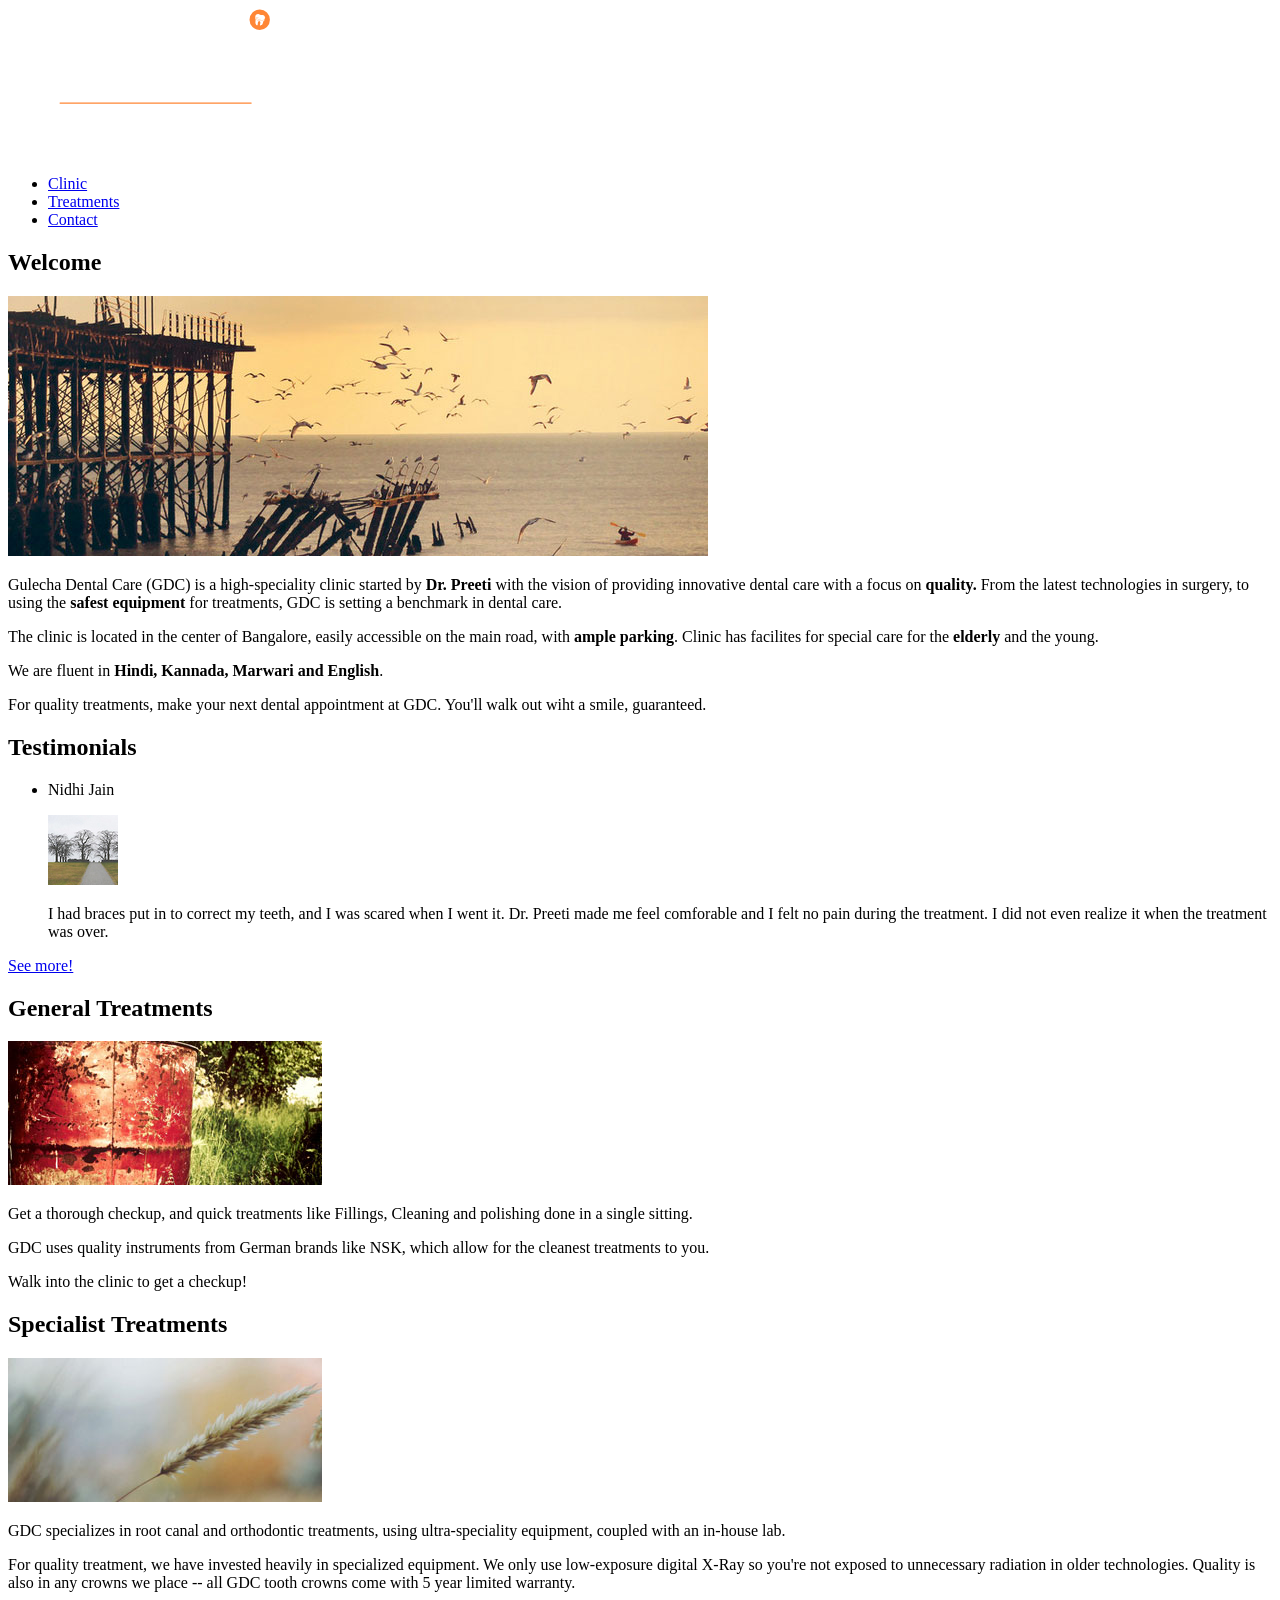
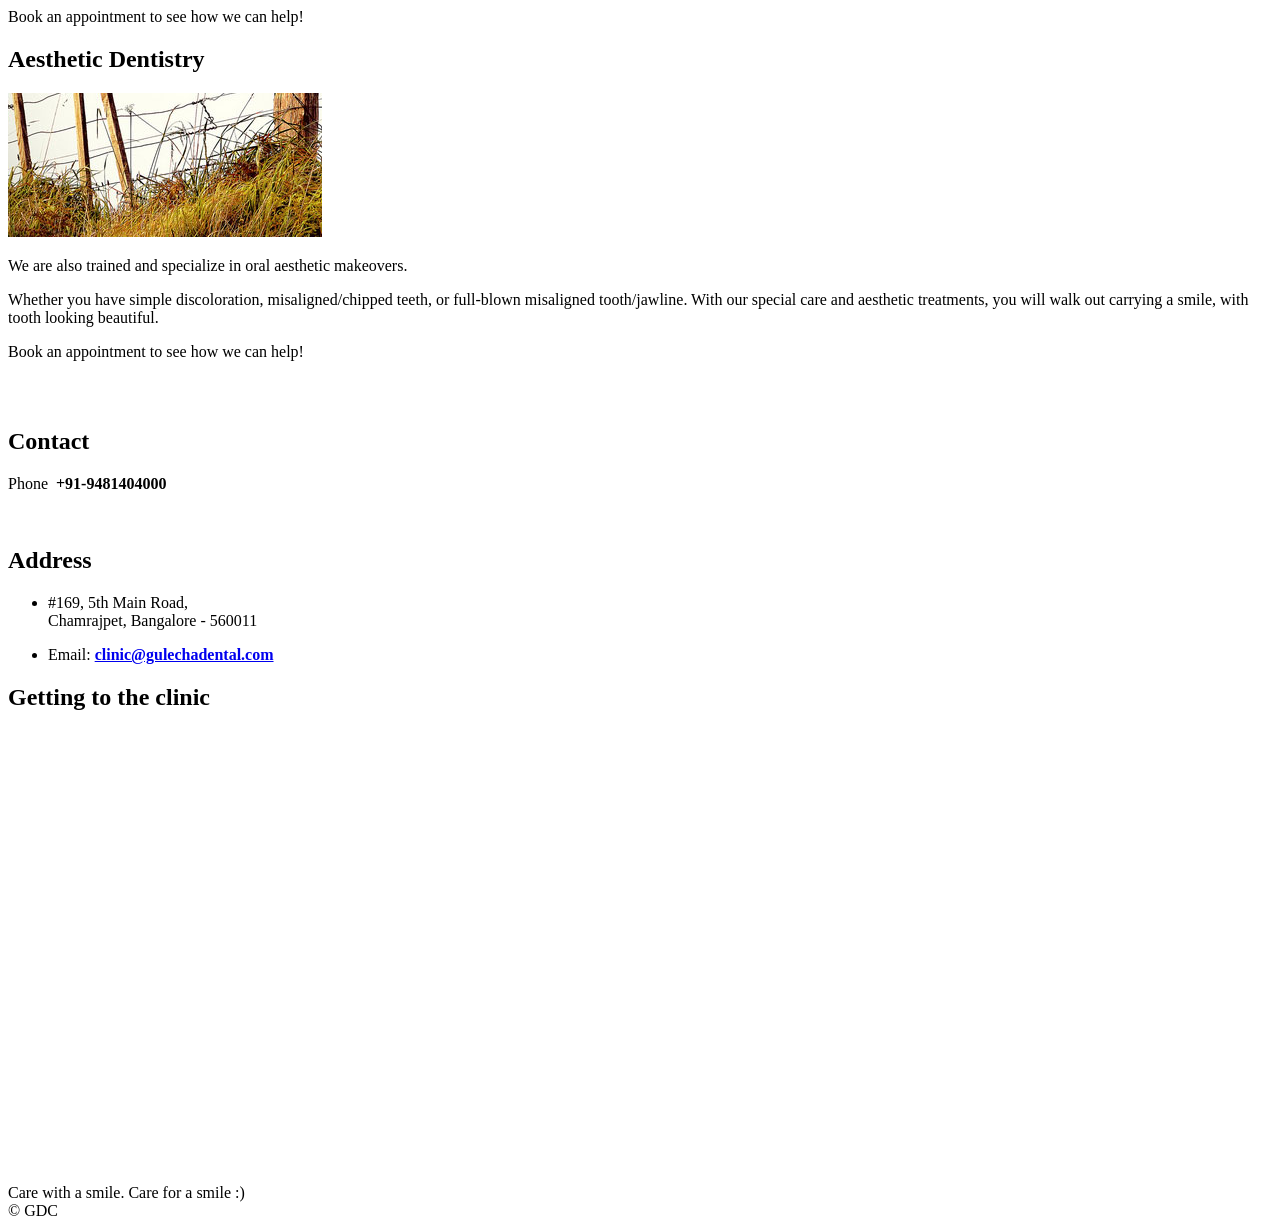
==== index.html @ 3ce1cdc4 "revert changes.." ====
<!DOCTYPE HTML>
<!--
	Iridium by TEMPLATED
    templated.co @templatedco
    Released for free under the Creative Commons Attribution 3.0 license (templated.co/license)
-->
<html>
	<head>
		<title>Gulecha Dental Care &mdash; Bangalores's homely and accessible super-speciality dental clinic in Chamrajpet.</title>
		<meta http-equiv="content-type" content="text/html; charset=utf-8" />
		<meta name="description" content="Dental Clinic situated in Chamrajpet Bangalore. Bangalore's best, Favouite dental clinic, close to VV Puram, Basavangudi." />
		<meta name="keywords" content="Dentist,Chamrajpet Dentist,Marwari dentist,Jsin dentist,Kannada Dentist,basavangudi dentist,bangalore dentist" />
		<!--[if lte IE 8]><script src="js/html5shiv.js"></script><![endif]-->
		<script src="http://ajax.googleapis.com/ajax/libs/jquery/1.11.0/jquery.min.js"></script>
		<script src="js/skel.min.js"></script>
		<script src="js/skel-panels.min.js"></script>
		<script src="js/init.js"></script>
		<script>(function(d, s, id) {
  var js, fjs = d.getElementsByTagName(s)[0];
  if (d.getElementById(id)) return;
  js = d.createElement(s); js.id = id;
  js.src = "//connect.facebook.net/en_US/sdk.js#xfbml=1&version=v2.5";
  fjs.parentNode.insertBefore(js, fjs);
}(document, 'script', 'facebook-jssdk'));</script>
		<noscript>
			<link rel="stylesheet" href="css/skel-noscript.css" />
			<link rel="stylesheet" href="css/style.css" />
			<link rel="stylesheet" href="css/style-desktop.css" />
		</noscript>
		<!--[if lte IE 8]><link rel="stylesheet" href="css/ie/v8.css" /><![endif]-->
		<!--[if lte IE 9]><link rel="stylesheet" href="css/ie/v9.css" /><![endif]-->
	</head>
	<body class="homepage">
<div id="fb-root"></div>
		<!-- Header -->
		<div id="header">
			<div class="container">
			    <div class="row">
			      <div class="12u">
			        <div id="logo">
						<img src="images/logo.svg">
					</div>
			      </div>
			    </div>
			    <div class="row">
			      <div class="12u" style="font-size: x-large;color: white;">A spacious, speciality dental clinic in <strong class="white">Chamrajpet, Bangalore.</strong></div>
			    </div>
				<!-- Nav -->
				<nav id="nav">
					<ul class="links">
						<li class="active"><a href="#clinic">Clinic</a></li>
						<li><a href="#treatments">Treatments</a></li>
						<li><a href="#contact">Contact</a></li>
					</ul>
				</nav>
			</div>
		</div>

		<!-- Main -->
		<a name="clinic"/>
		<div id="main">
			<div class="container">
				<div class="row">
					<!-- Content -->
					<div id="content" class="8u skel-cell-important">
							<header>
								<h2>Welcome</h2>
							</header>
							<a href="#" class="image full"><img src="images/pic07.jpg" alt="" /></a>
							<p>Gulecha Dental Care (GDC) is a high-speciality clinic started by <strong>Dr. Preeti</strong> with the vision of providing innovative dental care with a focus on <strong>quality.</strong> From the latest technologies in surgery, to using the <strong>safest equipment</strong> for treatments, GDC is setting a benchmark in dental care.</p>
							<p>The clinic is located in the center of Bangalore, easily accessible on the main road, with <strong>ample parking</strong>. Clinic has facilites for special care for the <strong>elderly</strong> and the young.</p>
							<p>We are fluent in <strong>Hindi, Kannada, Marwari and English</strong>.</p>
							<p>For quality treatments, make your next dental appointment at GDC. You'll walk out wiht a smile, guaranteed.</p>
						</section>
					</div>
					<!-- Sidebar -->
					<div id="sidebar" class="4u">
						<section>
							<header>
								<h2>Testimonials</h2>
							</header>
							<ul class="style">
							  <div class="fb-like" data-href="https://www.facebook.com/gulechadental" data-width="300" data-layout="standard" data-action="recommend" data-show-faces="true" data-share="true"></div>
								<li>
									<p class="posted">Nidhi Jain</p>
									<img src="images/pic04.jpg" alt="" />
									<p class="text">I had braces put in to correct my teeth, and I was scared when I went it. Dr. Preeti made me feel comforable and I felt no pain during the treatment. I did not even realize it when the treatment was over.</p>
								</li>
							</ul>
							<p><a href="https://www.facebook.com/gulechadental" class="button" target="_blank">See more!</a></p>
						</section>
					</div>
				</div>
			</div>
		</div>

		<!-- Footer -->
		<a name="treatments"></a>
		<div id="featured">
			<div class="container">
				<div class="row">
					<div class="4u">
						<h2>General Treatments</h2>
						<a href="#" class="image full"><img src="images/pic01.jpg" alt="" /></a>
						<p>Get a thorough checkup, and quick treatments like Fillings, Cleaning and polishing done in a single sitting.</p><p>GDC uses quality instruments from German brands like NSK, which allow for the cleanest treatments to you.</p>
						<p>Walk into the clinic to get a checkup!</p>
					</div>
					<div class="4u">
						<h2>Specialist Treatments</h2>
						<a href="#" class="image full"><img src="images/pic02.jpg" alt="" /></a>
						<p>GDC specializes in root canal and orthodontic treatments, using ultra-speciality equipment, coupled with an in-house lab.<p>
						<p>For quality treatment, we have invested heavily in specialized equipment. We only use low-exposure digital X-Ray so you're not exposed to unnecessary radiation in older technologies. Quality is also in any crowns we place -- all GDC tooth crowns come with 5 year limited warranty.</p>
						<p>Book an appointment to see how we can help!</p>
					</div>
					<div class="4u">
						<h2>Aesthetic Dentistry</h2>
						<a href="#" class="image full"><img src="images/pic03.jpg" alt="" /></a>
						<p>We are also trained and specialize in oral aesthetic makeovers.</p>
						<p>Whether you have simple discoloration, misaligned/chipped teeth, or full-blown misaligned tooth/jawline. With our special care and aesthetic treatments, you will walk out carrying a smile, with tooth looking beautiful.</p><p>Book an appointment to see how we can help!</p>
					</div>
				</div>
				<!--div class="row">
					<div class="8u -4u">
						<p><a href="#contact" class="button">Book appointment</a></p>
					</div>
				</div-->
			</div>
		</div>


		<div id="header">
			<div class="container">
			    <div class="row">
			      <div class="12u">
			        <h2 style="font-size: x-large;color: white;">Call &nbsp;(+91)&nbsp; 9481-40-4000 to schedule an appointment now!</h2>
			      </div>
			    </div>
			</div>
		</div>

		<!-- Footer -->
		<a name="contact"></a>
		<div id="footer">
			<div class="container">
				<div class="row">
				    <div class="4u">
				        <h2>Contact</h2>
				        <p class="white">Phone &nbsp;<strong class="white">+91-9481404000</strong></p>
				        <br>
				        <h2>Address</h2>
						<ul class="bottomspace">
							<li><p>#169, 5th Main Road,<br>Chamrajpet, Bangalore - 560011</p></li>
							<li>Email: <strong><a class="white" href="mailto:clinic@gulechadental.com">clinic@gulechadental.com</a></strong></li>
						</ul>
				        <!--p class="white">Leave your details below, and we'll be in touch.</p>
				    	<iframe scrolling=no style="overflow:hidden;" src="https://docs.google.com/forms/d/1ZZc8U7cC_82ERuaky4XHA_4Sf8zWLd6gb-a6Ze4Exi8/viewform?embedded=true" width="350" height="350" frameborder="0" marginheight="0" marginwidth="0">Loading appointment scheduler..</iframe-->
				    </div>
					<!--div class="3u">
						<section>
							<h2>Address</h2>
							<ul class="bottomspace">
								<li><p>#169, 5th Main Road,<br>Chamrajpet, Bangalore</p></li>
								<li>Contact: <strong class="white">+91 9481-40-4000</strong></li>
								<li>Email: <strong class="white">clinic@gulechadental.com</strong></li>
							</ul>
						</section>
					</div-->
					<div class="6u">
						<section>
							<h2>Getting to the clinic</h2>
							<iframe src="https://www.google.com/maps/embed?pb=!1m18!1m12!1m3!1d3888.2328879252877!2d77.56346631492848!3d12.956944218705205!2m3!1f0!2f0!3f0!3m2!1i1024!2i768!4f13.1!3m3!1m2!1s0x3bae15f9a67a9b81%3A0xaed52cb5d567298e!2sGulecha+Dental+Care!5e0!3m2!1sen!2sin!4v1446561802516" width="600" height="450" frameborder="0" style="border:0" allowfullscreen></iframe>
						</section>
					</div>
				</div>
			</div>
		</div>

		<!-- Copyright -->
		<div id="copyright">
			<div class="container">
				Care with a smile. Care for a smile :)<br>&copy; GDC
			</div>
		</div>
		
	</body>
	<script type="text/javascript">
	$(function() {
  $('a[href*=#]:not([href=#])').click(function(e) {
  	$(".links li").removeClass("active");
  	$(e.currentTarget).parent().addClass("active");
    if (location.pathname.replace(/^\//,'') == this.pathname.replace(/^\//,'') && location.hostname == this.hostname) {
      var target = $(this.hash);
      target = target.length ? target : $('[name=' + this.hash.slice(1) +']');
      if (target.length) {
        $('html,body').animate({
          scrollTop: target.offset().top
        }, 1000);
        return false;
      }
    }
  });
});
	</script>
</html>
---- css/style.css ----
/*
	Iridium by TEMPLATED
    templated.co @templatedco
    Released for free under the Creative Commons Attribution 3.0 license (templated.co/license)
*/

/*********************************************************************************/
/* Basic                                                                         */
/*********************************************************************************/

	body
	{
		background: #ffffff;
	}

	body,input,textarea,select
	{
		font-family: 'Bariol', sans-serif;
		font-size: 16px;
		line-height: 1.75em;
		color: #4c4c4c;
	}

	h1,h2,h3,h4,h5,h6
	{
		text-transform: uppercase;
		font-weight: bold;
	}
	
		h1 a, h2 a, h3 a, h4 a, h5 a, h6 a
		{
			color: inherit;
			text-decoration: none;
		}
		
	/* Change this to whatever font weight/color pairing is most suitable */
	strong, b
	{
		font-weight: bold;
		color: #000000;
	}
	
	em, i
	{
		font-style: italic;
	}

	/* Don't forget to set this to something that matches the design */
	a
	{
		text-decoration: underline;
		color: #272727;
	}

	a:hover
	{
		text-decoration: none;
	}
	
	sub
	{
		position: relative;
		top: 0.5em;
		font-size: 0.8em;
	}
	
	sup
	{
		position: relative;
		top: -0.5em;
		font-size: 0.8em;
	}
	
	hr
	{
		border: 0;
		border-top: solid 1px #ddd;
	}
	
	blockquote
	{
		border-left: solid 0.5em #ddd;
		padding: 1em 0 1em 2em;
		font-style: italic;
	}
	
	p, ul, ol, dl, table
	{
		margin-bottom: 1em;
		font-size: 18px;
	}

	header
	{
		margin-bottom: 1em;
	}
	
		header h2
		{
		}
	
		header .byline
		{
			display: block;
			margin: 0.5em 0 0 0;
			padding: 0 0 0.5em 0;
		}
		
	footer
	{
		margin-top: 1em;
	}

	br.clear
	{
		clear: both;
	}

	/* Sections/Articles */
	
		section,
		article
		{
			margin-bottom: 3em;
		}
		
		section > :last-child,
		article > :last-child
		{
			margin-bottom: 0;
		}

		section:last-child,
		article:last-child
		{
			margin-bottom: 0;
		}

		.row > section,
		.row > article
		{
			margin-bottom: 0;
		}

	/* Images */

		.image
		{
			display: inline-block;
		}
		
			.image img
			{
				display: block;
				width: 100%;
			}

			.image.featured
			{
				display: block;
				width: 100%;
				margin: 0 0 2em 0;
			}
			
			.image.full
			{
				display: block;
				width: 100%;
				margin: 0 0 2em 0;
			}
			
			.image.left
			{
				float: left;
				margin: 0 2em 2em 0;
			}
			
			.image.centered
			{
				display: block;
				margin: 0 0 2em 0;
			}

				.image.centered img
				{
					margin: 0 auto;
					width: auto;
				}

	/* Lists */

		ul.default
		{
			margin: 0;
			padding: 0;
			list-style: none;
		}
		
			ul.default li
			{
				padding: 0.60em 0em;
				border-top: 1px solid;
				border-color: rgba(255,255,255,.1);
			}
			
			ul.default li:first-child
			{
				padding-top: 0;
				border-top: none;
			}
			
			ul.default a
			{
				text-decoration: none;
				color: rgba(255,255,255,.5);
			}
			
			ul.default a:hover
			{
				text-decoration: underline;
			}
			
		ul.style {
		}
		
		ul.style li {
			margin: 0;
			padding: 2em 0em 1.5em 0em;
			border-top: 1px solid #ECECEC;
		}
		
		ul.style li:first-child
		{
			padding-top: 0;
			border-top: none;
		}
		
		ul.style img {
			float: left;
			margin-right: 20px;
			border-radius: 35px;
		}
		
		ul.style p {
		}
		
		ul.style .posted {
			padding: 0em 0em 1em 0em;
			letter-spacing: 1px;
			text-transform: uppercase;
			font-size: 10pt;
			color: #A2A2A2;
		}
		
		ul.style .first {
			padding-top: 0px;
			border-top: none;
		}
							

	/* Buttons */
		
		.button
		{
			position: relative;
			display: inline-block;
			margin-top: 2em;
			padding: 0.90em 1.5em;
			background: #e95d3c;
			border-radius: 40px;
			text-decoration: none;
			text-transform: uppercase;
			font-size: 1.1em;
			color: #FFF;
			-moz-transition: color 0.35s ease-in-out, background-color 0.35s ease-in-out;
			-webkit-transition: color 0.35s ease-in-out, background-color 0.35s ease-in-out;
			-o-transition: color 0.35s ease-in-out, background-color 0.35s ease-in-out;
			-ms-transition: color 0.35s ease-in-out, background-color 0.35s ease-in-out;
			transition: color 0.35s ease-in-out, background-color 0.35s ease-in-out;
			cursor: pointer;
		}

			.button:hover
			{
				background: #de3d27;
				color: #FFF !important;
			}
			
/*********************************************************************************/
/* Header                                                                        */
/*********************************************************************************/

	#header
	{
		position: relative;
		background: #d4eecd url([data-uri]) no-repeat;
		background-size: cover;
	}

	#logo
	{
	}
	
	#nav
	{
		margin-top:40px;
	}

		#nav ul
		{
			margin: 0;
		}
	
/*********************************************************************************/
/* Banner                                                                        */
/*********************************************************************************/

	#banner
	{
		position: relative;
		background: #333;
		color: #fff;
	}

	.motto
	{
		font-weight: bold;
		color: #ffffff !important;
	}
	.white, .bottomspace {
		color: #ffffff;
	}
/*********************************************************************************/
/* Main                                                                          */
/*********************************************************************************/

	#main
	{
		position: relative;
		background: #fff;
	}

/*********************************************************************************/
/* Featured                                                                      */
/*********************************************************************************/
	
	#featured
	{
		position: relative;
		background: #f2f2f2;
	}
	
	#featured h2
	{
		display: block;
		margin-bottom: 2em;
		font-size: 1.4em;
	}
	
/*********************************************************************************/
/* Footer                                                                        */
/*********************************************************************************/
	
	#footer
	{
		position: relative;
		background: #1d1d1d;
	}
	
	#footer h2
	{
		display: block;
		color: #FFF;
	}
	
/*********************************************************************************/
/* Copyright                                                                     */
/*********************************************************************************/
	
	#copyright
	{
		position: relative;
		padding: 3em 0em;
		letter-spacing: 1px;
		text-align: center;
		color: rgba(24,24,24,.6);
	}
	
	#copyright .container
	{
	}
	
	#copyright a
	{
		text-decoration: none;
		color: rgba(24,24,24,.7);
	}	


@font-face {
    font-family: Bariol;
    src: url(../fonts/bariol.woff);
}

@font-face {
    font-family: Bariol;
    src: url(../fonts/bariol-italic.woff);
    font-style: italic;
}

@font-face {
    font-family: Bariol;
    src: url(../fonts/bariol-bold.woff);
    font-weight: bold;
}
---- css/style-desktop.css ----
/*
	Iridium by TEMPLATED
    templated.co @templatedco
    Released for free under the Creative Commons Attribution 3.0 license (templated.co/license)
*/

/*********************************************************************************/
/* Basic                                                                         */
/*********************************************************************************/

	body
	{
	}

	body,input,textarea,select
	{
		font-size: 11pt;
	}

/*********************************************************************************/
/* Header                                                                        */
/*********************************************************************************/

	#header
	{
		position: relative;
		padding: 5em 0em;
		text-align: center;
	}
	
		.homepage #header
		{
			padding: 5em 0em;
		}

		#header .container
		{
		}

/*********************************************************************************/
/* Logo                                                                          */
/*********************************************************************************/

	#logo
	{
		margin-bottom: 1em;
	}
	
		#logo h1
		{
			color: #FFF;
		}
	
		#logo h1 a
		{
			display: block;
			letter-spacing: 1px;
			text-decoration: none;
			text-transform: uppercase;
			font-size: 5em;
			font-weight: 900;
			color: #FFF;
		}

		#logo span
		{
			display: block;
			padding-top: 1em;
			letter-spacing: 1px;
			text-transform: uppercase;
			font-size: 1.2em;
			color: rgba(255,255,255,.8);
		}			
			

/*********************************************************************************/
/* Nav                                                                           */
/*********************************************************************************/

	#nav
	{
	}

		#nav > ul > li
		{
			display: inline-block;
		}
		
			#nav > ul > li:last-child
			{
				padding-right: 0;
			}

			#nav > ul > li > a,
			#nav > ul > li > span
			{
				display: block;
				padding: 1em 1.5em;
				letter-spacing: 1px;
				text-decoration: none;
				text-transform: uppercase;
				font-weight: 200;
				font-size: 1em;
				outline: 0;
				color: rgba(255,255,255,.8);
			}


			#nav > ul > li > a:hover
			{
				color: #FFF;
			}

			#nav li.active a
			{
				background: none;
				border-radius: 40px;
				border: 2px solid;
				border-color: rgba(255,255,255,1);
				color: rgba(255,255,255,1);
			}

			#nav > ul > li > ul
			{
				display: none;
			}


/*********************************************************************************/
/* Main                                                                          */
/*********************************************************************************/

	#main
	{
		padding: 6em 0em 4em 0em;
	}
	
	#content
	{
	}
	
	#content header
	{
		margin-bottom: 2em;
	}
	
	#content header h2
	{
		font-size: 3em;
	}
	
	#content header .byline
	{
		font-size: 1.40em;
	}
	
	#sidebar h2
	{
		display: block;
		padding-bottom: 2em;
		font-size: 1.4em;
	}

/*********************************************************************************/
/* Featured                                                                      */
/*********************************************************************************/
	
	#featured
	{
		padding: 6em 0em;
	}

/*********************************************************************************/
/* Footer                                                                        */
/*********************************************************************************/
	
	#footer
	{
		position: relative;
		padding: 6em 0em;
	}
	
	#footer h2
	{
		padding-bottom: 2em;
		font-size: 1.4em;
	}
	
/*********************************************************************************/
/* Copyright                                                                     */
/*********************************************************************************/
	
	#copyright
	{
		padding: 3em 0em;
	}
---- css/ie/v8.css ----
/*********************************************************************************/
/* Basic                                                                         */
/*********************************************************************************/

	.button
	{
		/*
		
		For elements that use border-radius, add the following:
		
			-ms-behavior: url('css/ie/PIE.htc');

		Note that PIE.htc requires its elements to be relative or absolute:

			position: relative;

		*/
	}
---- css/ie/v9.css ----
/*********************************************************************************/
/* Basic                                                                         */
/*********************************************************************************/
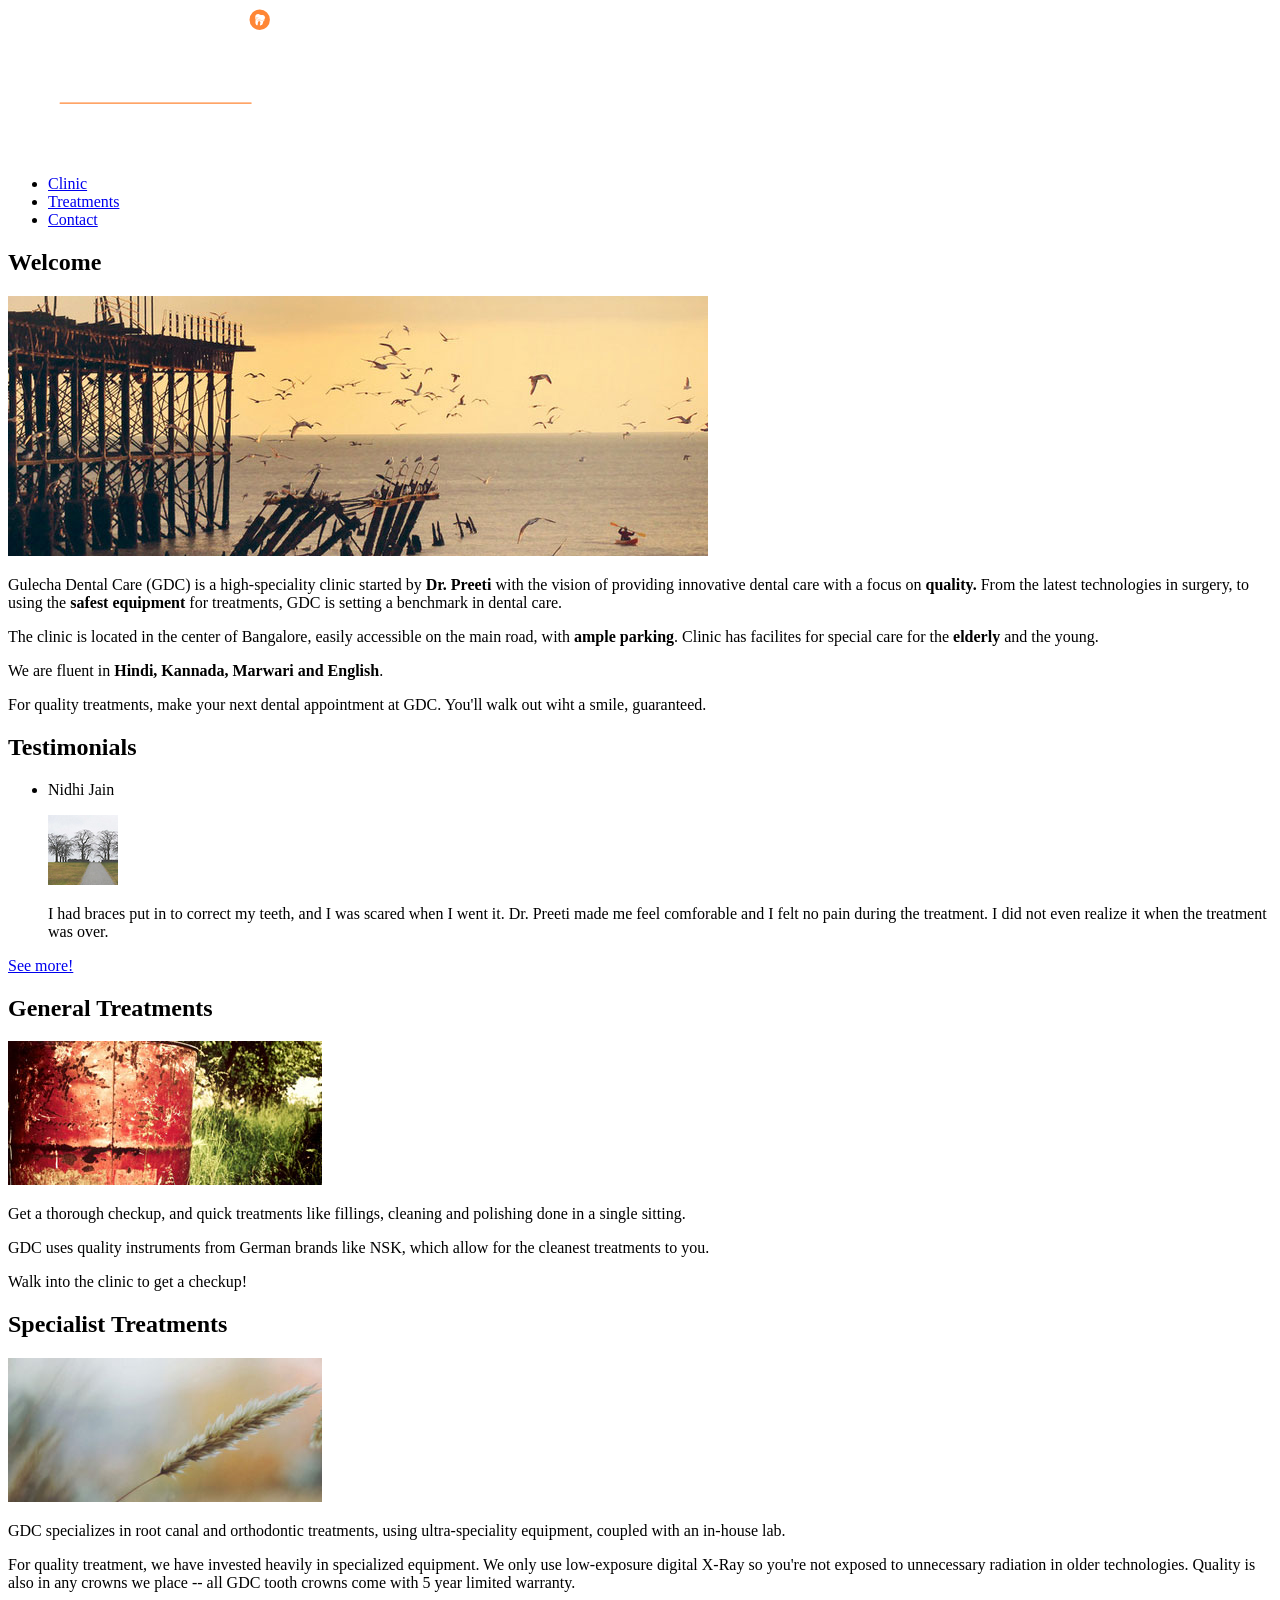
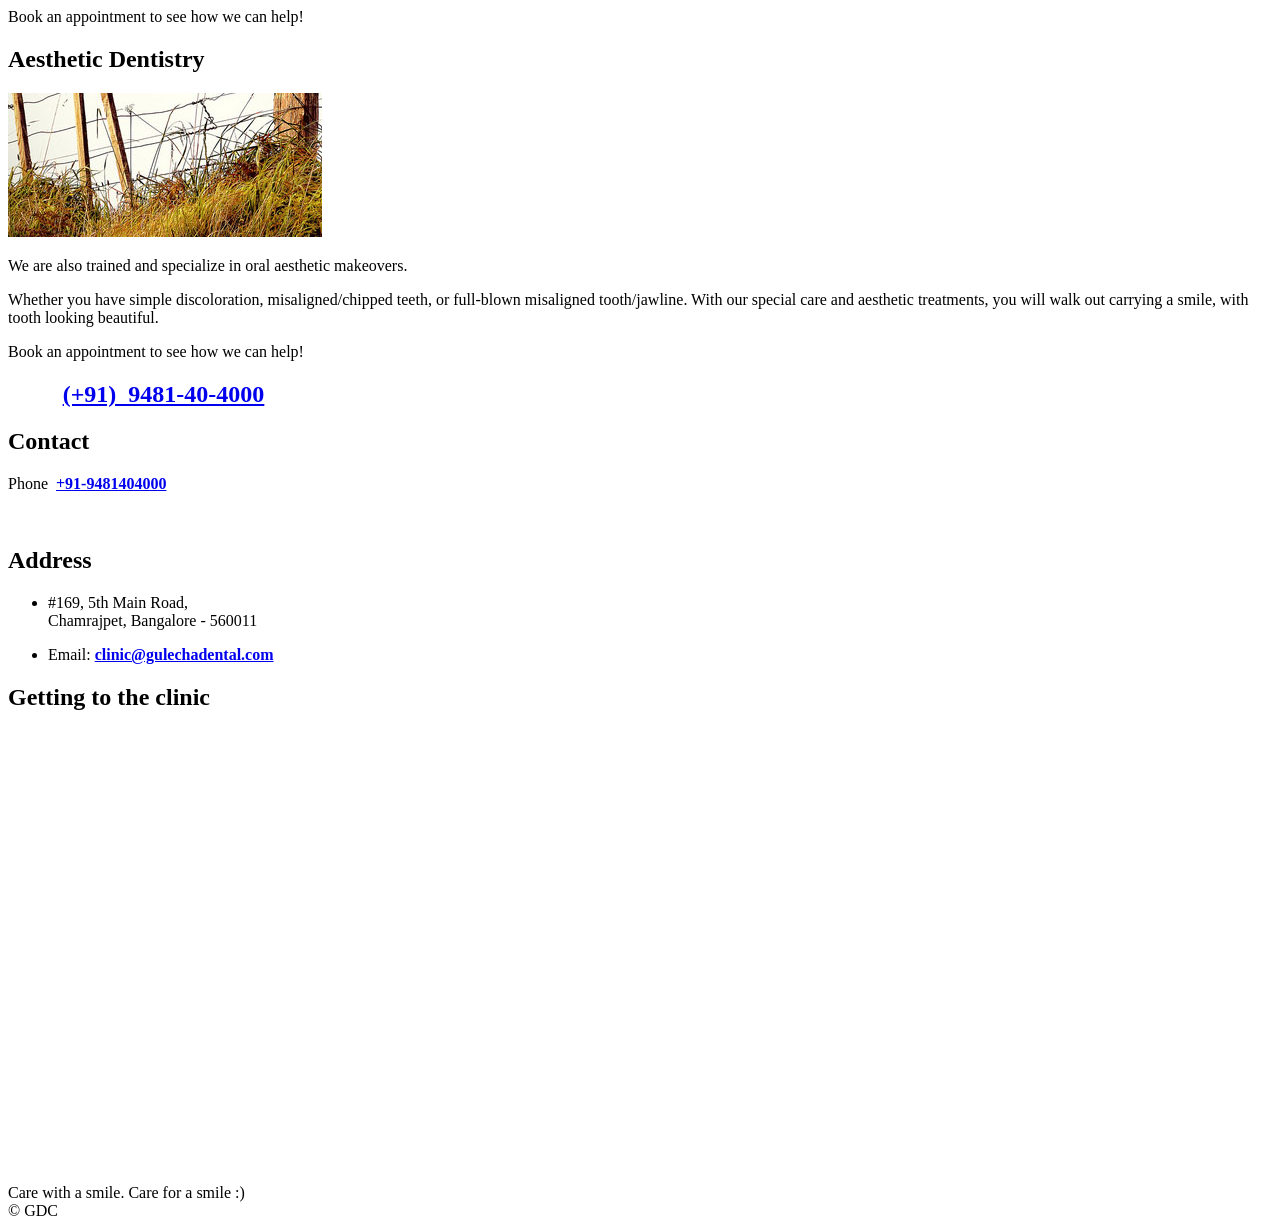
==== commit f305079c: "ficups" ====
--- a/index.html
+++ b/index.html
@@ -102,7 +102,7 @@
 					<div class="4u">
 						<h2>General Treatments</h2>
 						<a href="#" class="image full"><img src="images/pic01.jpg" alt="" /></a>
-						<p>Get a thorough checkup, and quick treatments like Fillings, Cleaning and polishing done in a single sitting.</p><p>GDC uses quality instruments from German brands like NSK, which allow for the cleanest treatments to you.</p>
+						<p>Get a thorough checkup, and quick treatments like fillings, cleaning and polishing done in a single sitting.</p><p>GDC uses quality instruments from German brands like NSK, which allow for the cleanest treatments to you.</p>
 						<p>Walk into the clinic to get a checkup!</p>
 					</div>
 					<div class="4u">
@@ -132,7 +132,7 @@
 			<div class="container">
 			    <div class="row">
 			      <div class="12u">
-			        <h2 style="font-size: x-large;color: white;">Call &nbsp;(+91)&nbsp; 9481-40-4000 to schedule an appointment now!</h2>
+			        <h2 style="font-size: x-large;color: white;">Call &nbsp;<a href="tel:+919481404000">(+91)&nbsp; 9481-40-4000</a> to schedule an appointment now!</h2>
 			      </div>
 			    </div>
 			</div>
@@ -145,7 +145,7 @@
 				<div class="row">
 				    <div class="4u">
 				        <h2>Contact</h2>
-				        <p class="white">Phone &nbsp;<strong class="white">+91-9481404000</strong></p>
+				        <p class="white">Phone &nbsp;<a href="tel:+919481404000"><strong class="white">+91-9481404000</strong></a></p>
 				        <br>
 				        <h2>Address</h2>
 						<ul class="bottomspace">
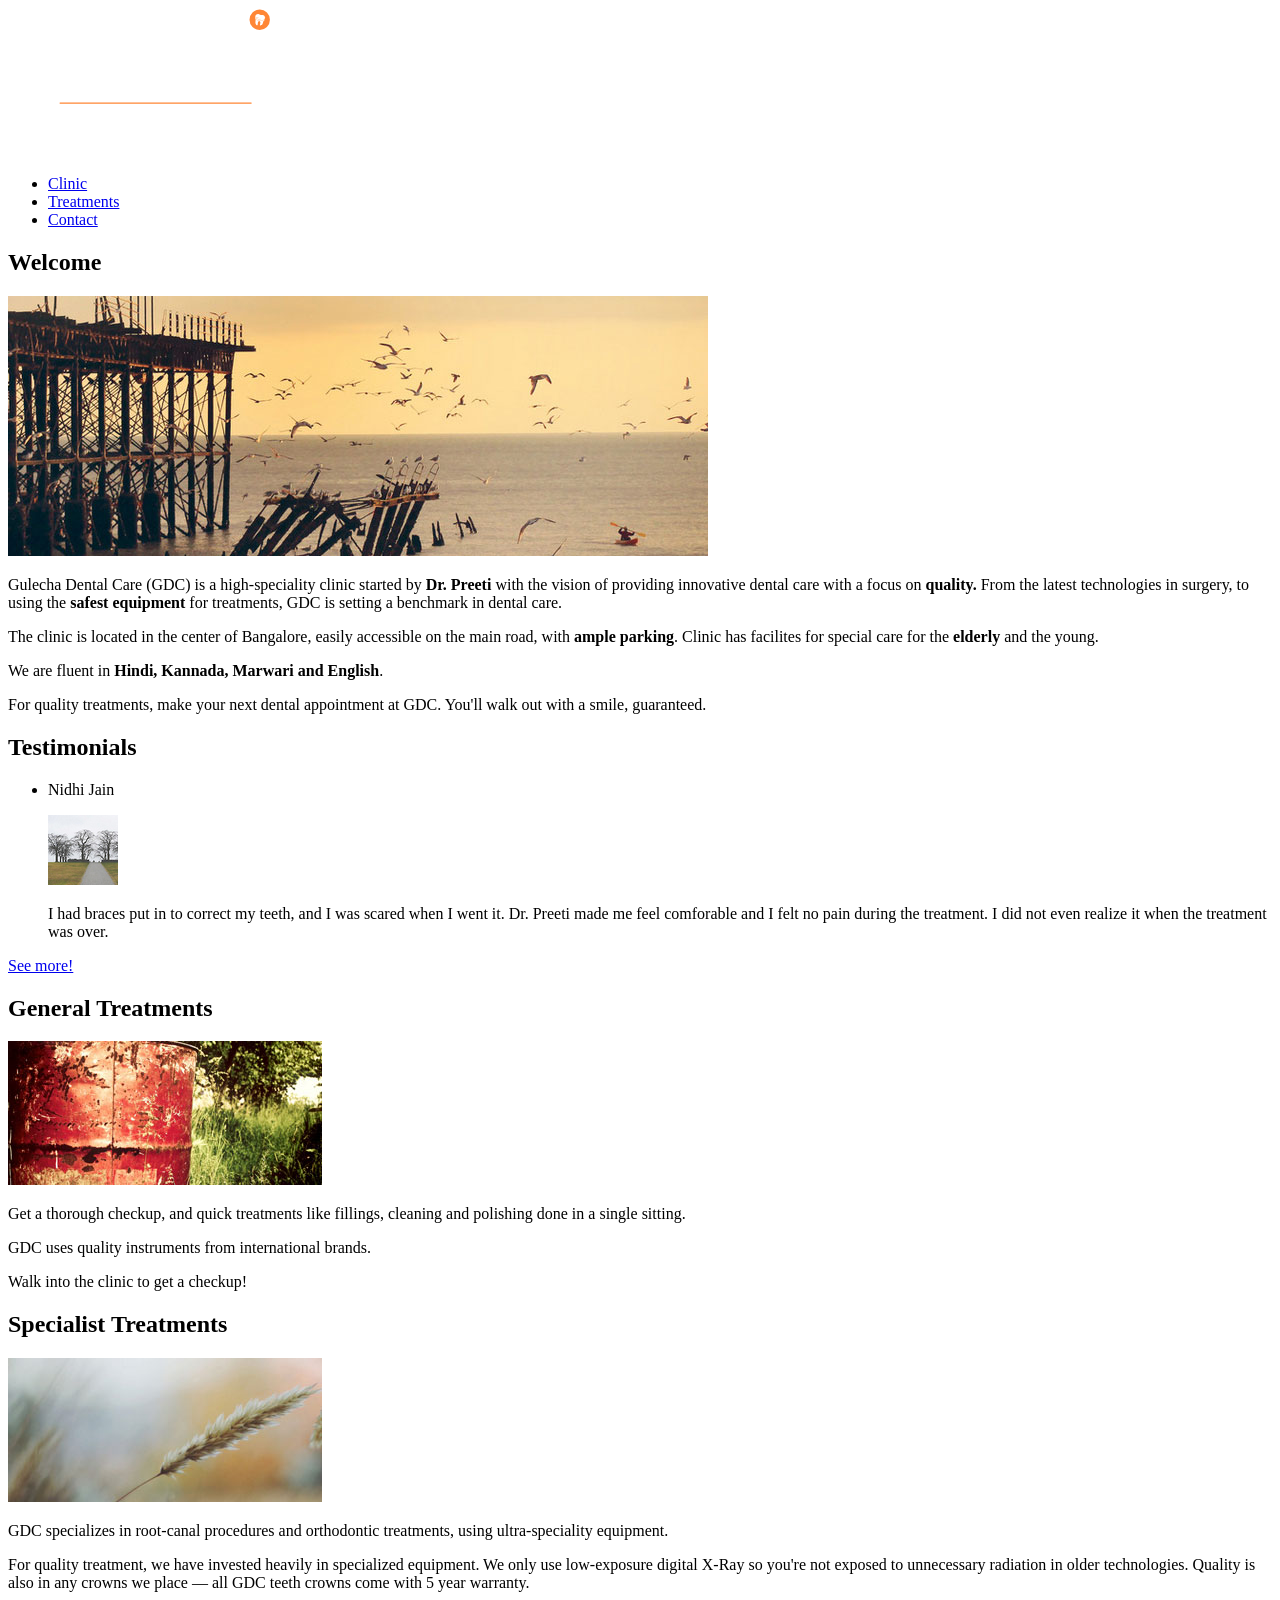
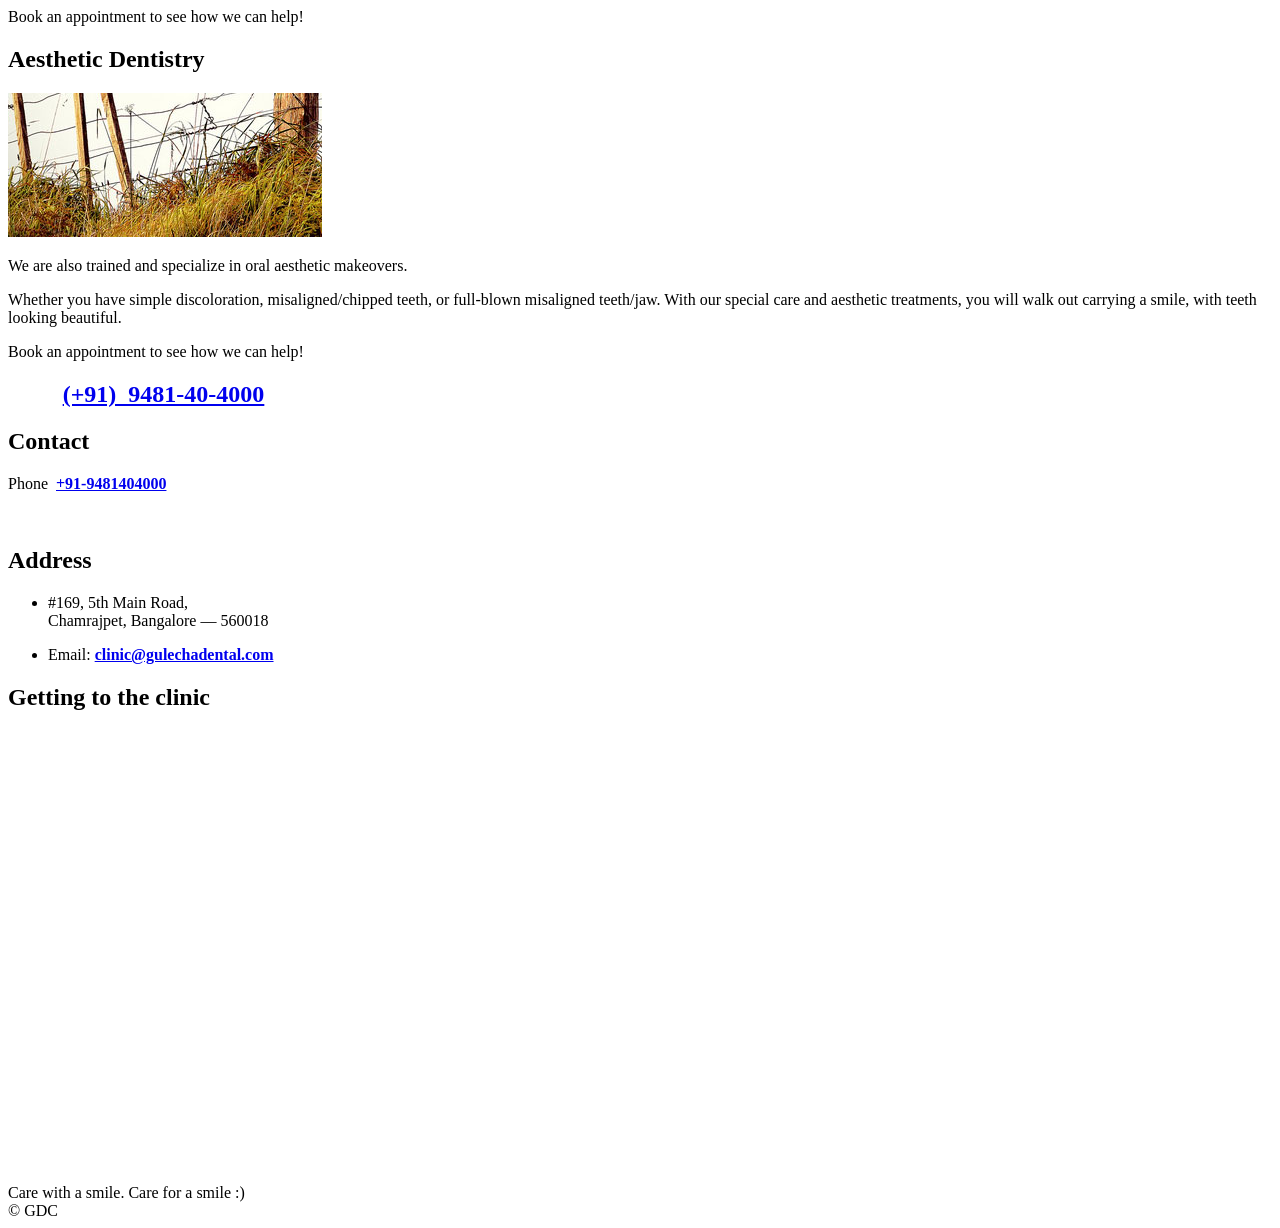
==== commit d4bde746: "ficups" ====
--- a/index.html
+++ b/index.html
@@ -70,7 +70,7 @@
 							<p>Gulecha Dental Care (GDC) is a high-speciality clinic started by <strong>Dr. Preeti</strong> with the vision of providing innovative dental care with a focus on <strong>quality.</strong> From the latest technologies in surgery, to using the <strong>safest equipment</strong> for treatments, GDC is setting a benchmark in dental care.</p>
 							<p>The clinic is located in the center of Bangalore, easily accessible on the main road, with <strong>ample parking</strong>. Clinic has facilites for special care for the <strong>elderly</strong> and the young.</p>
 							<p>We are fluent in <strong>Hindi, Kannada, Marwari and English</strong>.</p>
-							<p>For quality treatments, make your next dental appointment at GDC. You'll walk out wiht a smile, guaranteed.</p>
+							<p>For quality treatments, make your next dental appointment at GDC. You'll walk out with a smile, guaranteed.</p>
 						</section>
 					</div>
 					<!-- Sidebar -->
@@ -102,21 +102,21 @@
 					<div class="4u">
 						<h2>General Treatments</h2>
 						<a href="#" class="image full"><img src="images/pic01.jpg" alt="" /></a>
-						<p>Get a thorough checkup, and quick treatments like fillings, cleaning and polishing done in a single sitting.</p><p>GDC uses quality instruments from German brands like NSK, which allow for the cleanest treatments to you.</p>
+						<p>Get a thorough checkup, and quick treatments like fillings, cleaning and polishing done in a single sitting.</p><p>GDC uses quality instruments from international brands.</p>
 						<p>Walk into the clinic to get a checkup!</p>
 					</div>
 					<div class="4u">
 						<h2>Specialist Treatments</h2>
 						<a href="#" class="image full"><img src="images/pic02.jpg" alt="" /></a>
-						<p>GDC specializes in root canal and orthodontic treatments, using ultra-speciality equipment, coupled with an in-house lab.<p>
-						<p>For quality treatment, we have invested heavily in specialized equipment. We only use low-exposure digital X-Ray so you're not exposed to unnecessary radiation in older technologies. Quality is also in any crowns we place -- all GDC tooth crowns come with 5 year limited warranty.</p>
+						<p>GDC specializes in root-canal procedures and orthodontic treatments, using ultra-speciality equipment.<p>
+						<p>For quality treatment, we have invested heavily in specialized equipment. We only use low-exposure digital X-Ray so you're not exposed to unnecessary radiation in older technologies. Quality is also in any crowns we place &mdash; all GDC teeth crowns come with 5 year warranty.</p>
 						<p>Book an appointment to see how we can help!</p>
 					</div>
 					<div class="4u">
 						<h2>Aesthetic Dentistry</h2>
 						<a href="#" class="image full"><img src="images/pic03.jpg" alt="" /></a>
 						<p>We are also trained and specialize in oral aesthetic makeovers.</p>
-						<p>Whether you have simple discoloration, misaligned/chipped teeth, or full-blown misaligned tooth/jawline. With our special care and aesthetic treatments, you will walk out carrying a smile, with tooth looking beautiful.</p><p>Book an appointment to see how we can help!</p>
+						<p>Whether you have simple discoloration, misaligned/chipped teeth, or full-blown misaligned teeth/jaw. With our special care and aesthetic treatments, you will walk out carrying a smile, with teeth looking beautiful.</p><p>Book an appointment to see how we can help!</p>
 					</div>
 				</div>
 				<!--div class="row">
@@ -149,7 +149,7 @@
 				        <br>
 				        <h2>Address</h2>
 						<ul class="bottomspace">
-							<li><p>#169, 5th Main Road,<br>Chamrajpet, Bangalore - 560011</p></li>
+							<li><p>#169, 5th Main Road,<br>Chamrajpet, Bangalore &mdash; 560018</p></li>
 							<li>Email: <strong><a class="white" href="mailto:clinic@gulechadental.com">clinic@gulechadental.com</a></strong></li>
 						</ul>
 				        <!--p class="white">Leave your details below, and we'll be in touch.</p>
@@ -181,7 +181,6 @@
 				Care with a smile. Care for a smile :)<br>&copy; GDC
 			</div>
 		</div>
-		
 	</body>
 	<script type="text/javascript">
 	$(function() {
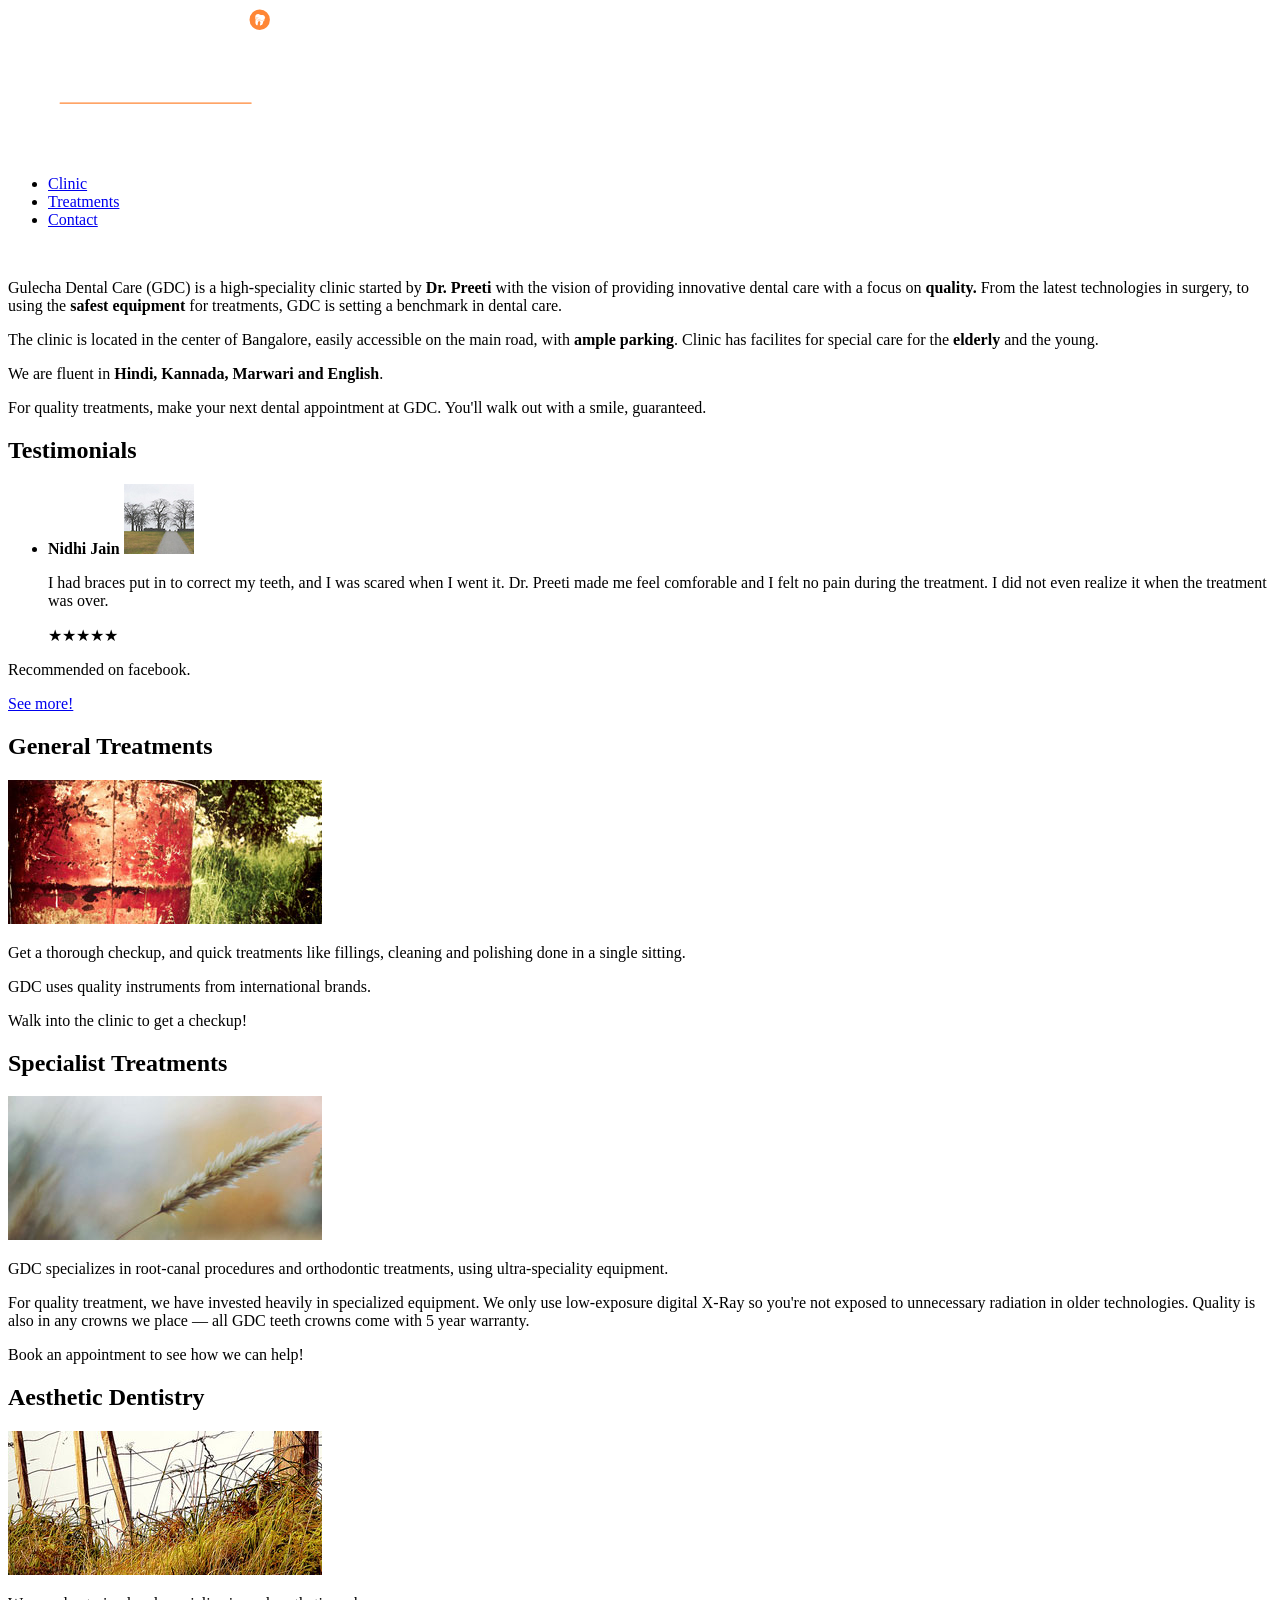
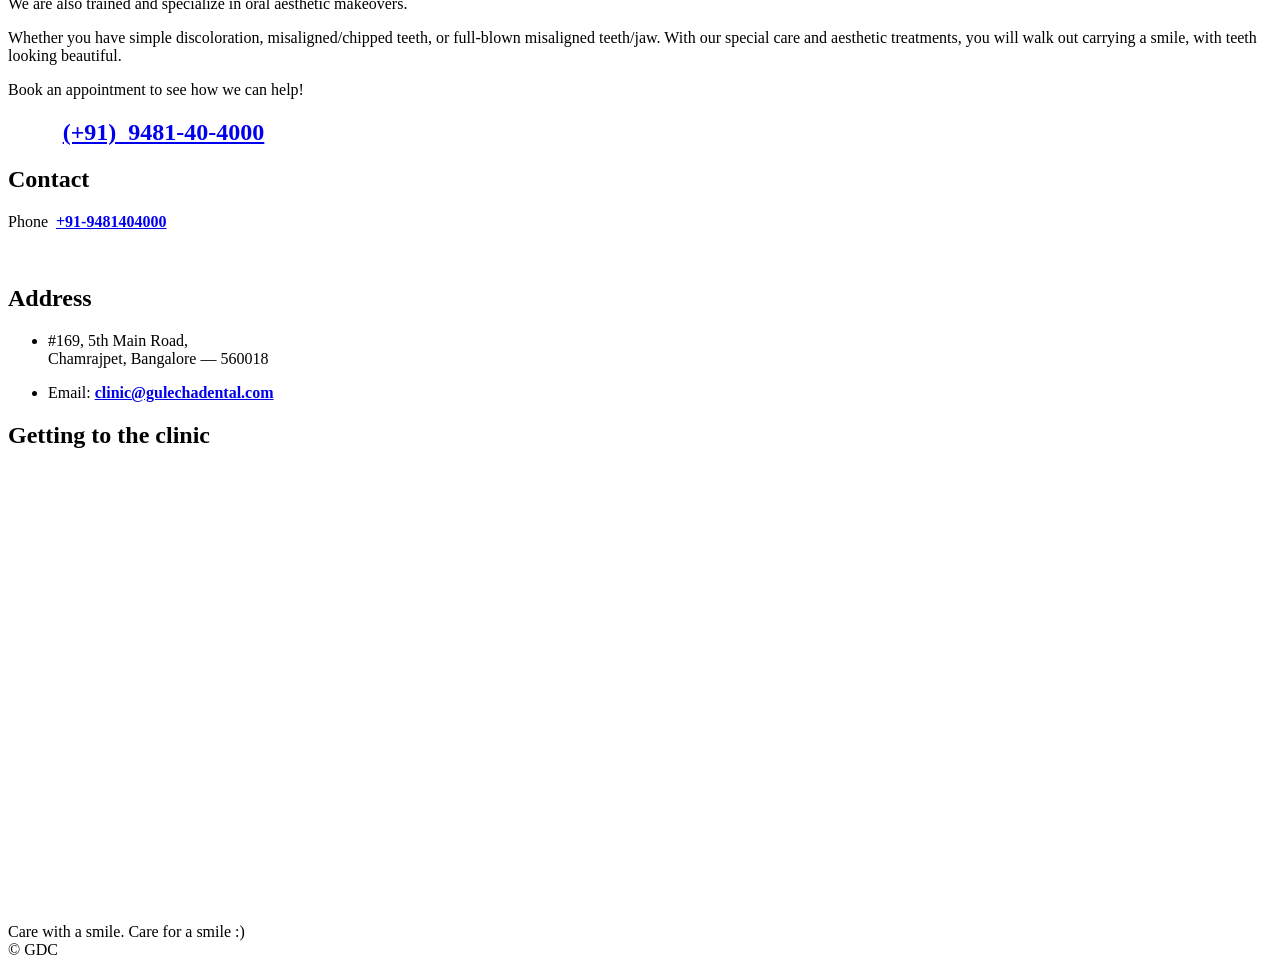
==== commit dff91cb5: "Changes" ====
--- a/index.html
+++ b/index.html
@@ -63,10 +63,7 @@
 				<div class="row">
 					<!-- Content -->
 					<div id="content" class="8u skel-cell-important">
-							<header>
-								<h2>Welcome</h2>
-							</header>
-							<a href="#" class="image full"><img src="images/pic07.jpg" alt="" /></a>
+							<a href="#" class="image full"><img src="images/clinic01.jpg" alt="" /></a>
 							<p>Gulecha Dental Care (GDC) is a high-speciality clinic started by <strong>Dr. Preeti</strong> with the vision of providing innovative dental care with a focus on <strong>quality.</strong> From the latest technologies in surgery, to using the <strong>safest equipment</strong> for treatments, GDC is setting a benchmark in dental care.</p>
 							<p>The clinic is located in the center of Bangalore, easily accessible on the main road, with <strong>ample parking</strong>. Clinic has facilites for special care for the <strong>elderly</strong> and the young.</p>
 							<p>We are fluent in <strong>Hindi, Kannada, Marwari and English</strong>.</p>
@@ -80,13 +77,16 @@
 								<h2>Testimonials</h2>
 							</header>
 							<ul class="style">
-							  <div class="fb-like" data-href="https://www.facebook.com/gulechadental" data-width="300" data-layout="standard" data-action="recommend" data-show-faces="true" data-share="true"></div>
 								<li>
-									<p class="posted">Nidhi Jain</p>
+									<strong class="posted">Nidhi Jain</strong>
 									<img src="images/pic04.jpg" alt="" />
 									<p class="text">I had braces put in to correct my teeth, and I was scared when I went it. Dr. Preeti made me feel comforable and I felt no pain during the treatment. I did not even realize it when the treatment was over.</p>
+  <p>&#9733;&#9733;&#9733;&#9733;&#9733;</p>
 								</li>
 							</ul>
+                                                        <p>Recommended on facebook.</p>
+							<div class="fb-like" data-href="https://www.facebook.com/gulechadental" data-width="300" data-layout="standard" data-action="recommend" data-show-faces="true" data-share="true"></div>
+
 							<p><a href="https://www.facebook.com/gulechadental" class="button" target="_blank">See more!</a></p>
 						</section>
 					</div>
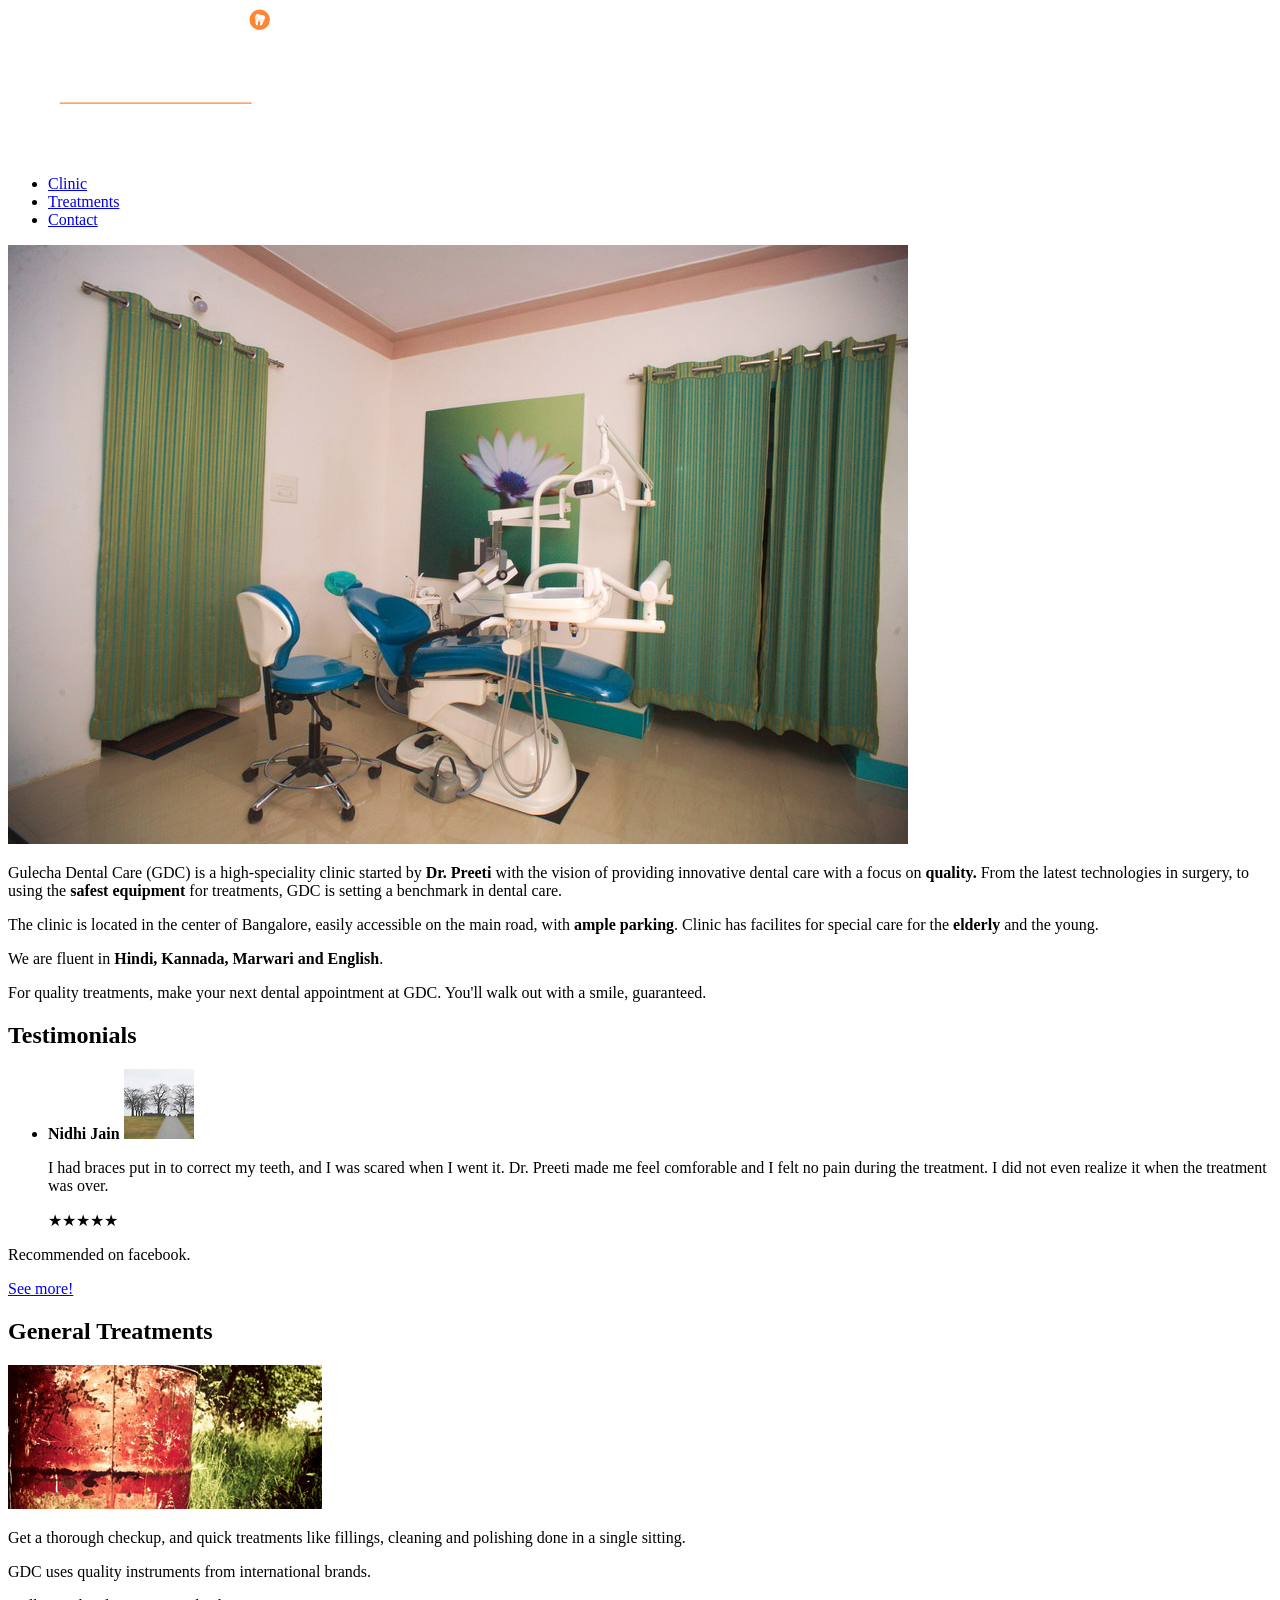
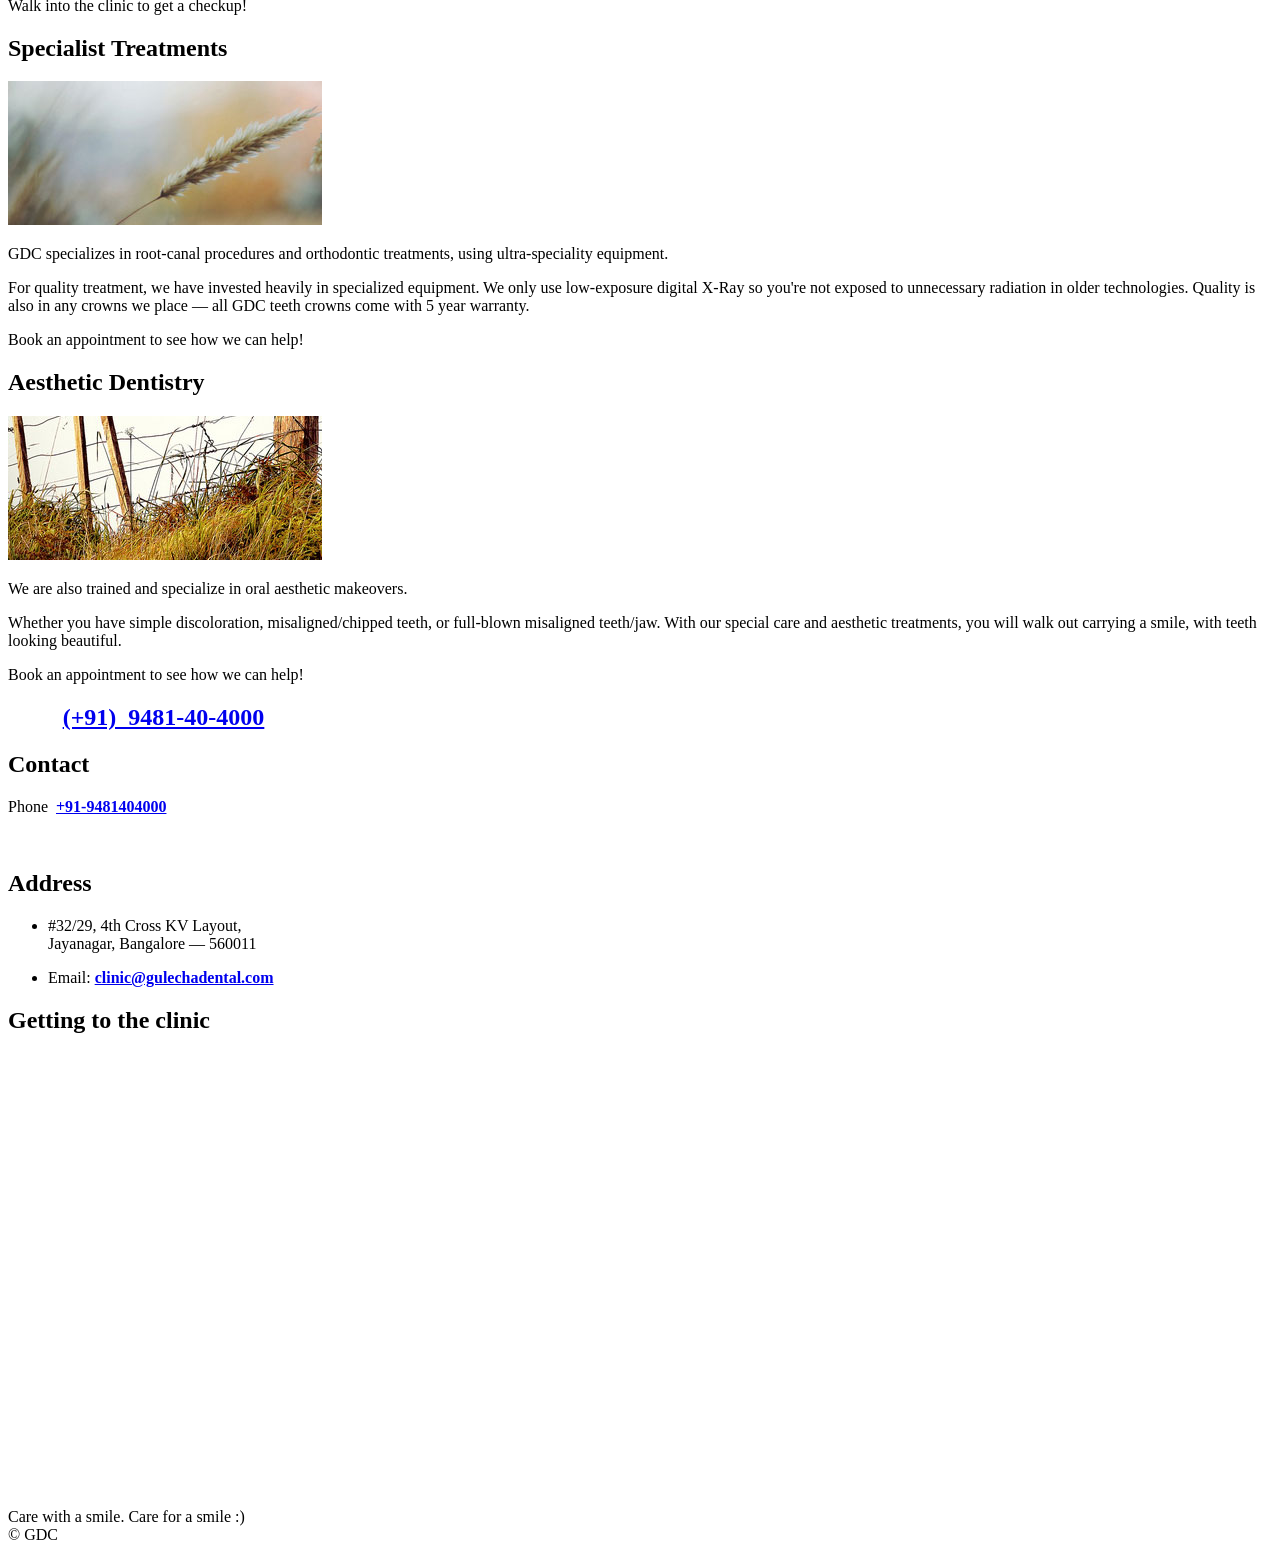
==== commit 6b5f5ab9: "Update index.html" ====
--- a/index.html
+++ b/index.html
@@ -1,15 +1,10 @@
 <!DOCTYPE HTML>
-<!--
-	Iridium by TEMPLATED
-    templated.co @templatedco
-    Released for free under the Creative Commons Attribution 3.0 license (templated.co/license)
--->
 <html>
 	<head>
-		<title>Gulecha Dental Care &mdash; Bangalores's homely and accessible super-speciality dental clinic in Chamrajpet.</title>
+		<title>Gulecha Dental Care &mdash; Bangalores's homely and accessible super-speciality dental clinic in Jayanagar, South Bangalore</title>
 		<meta http-equiv="content-type" content="text/html; charset=utf-8" />
-		<meta name="description" content="Dental Clinic situated in Chamrajpet Bangalore. Bangalore's best, Favouite dental clinic, close to VV Puram, Basavangudi." />
-		<meta name="keywords" content="Dentist,Chamrajpet Dentist,Marwari dentist,Jsin dentist,Kannada Dentist,basavangudi dentist,bangalore dentist" />
+		<meta name="description" content="Dental Clinic situated in Jayanagar Bangalore. Bangalore's best, Favouite dental clinic, close to VV Puram, Basavangudi." />
+		<meta name="keywords" content="Dentist,Jayanagar Dentist,Marwari dentist,Jsin dentist,Kannada Dentist,basavangudi dentist,bangalore dentist" />
 		<!--[if lte IE 8]><script src="js/html5shiv.js"></script><![endif]-->
 		<script src="http://ajax.googleapis.com/ajax/libs/jquery/1.11.0/jquery.min.js"></script>
 		<script src="js/skel.min.js"></script>
@@ -43,7 +38,7 @@
 			      </div>
 			    </div>
 			    <div class="row">
-			      <div class="12u" style="font-size: x-large;color: white;">A spacious, speciality dental clinic in <strong class="white">Chamrajpet, Bangalore.</strong></div>
+			      <div class="12u" style="font-size: x-large;color: white;">A spacious, speciality dental clinic in <strong class="white">Jayanagar, Bangalore.</strong></div>
 			    </div>
 				<!-- Nav -->
 				<nav id="nav">
@@ -149,7 +144,7 @@
 				        <br>
 				        <h2>Address</h2>
 						<ul class="bottomspace">
-							<li><p>#169, 5th Main Road,<br>Chamrajpet, Bangalore &mdash; 560018</p></li>
+							<li><p>#32/29, 4th Cross KV Layout,<br>Jayanagar, Bangalore &mdash; 560011</p></li>
 							<li>Email: <strong><a class="white" href="mailto:clinic@gulechadental.com">clinic@gulechadental.com</a></strong></li>
 						</ul>
 				        <!--p class="white">Leave your details below, and we'll be in touch.</p>
@@ -159,7 +154,7 @@
 						<section>
 							<h2>Address</h2>
 							<ul class="bottomspace">
-								<li><p>#169, 5th Main Road,<br>Chamrajpet, Bangalore</p></li>
+								<li><p>#32/29, 4th Cross KV Layout,<br>Jayanagar, Bangalore</p></li>
 								<li>Contact: <strong class="white">+91 9481-40-4000</strong></li>
 								<li>Email: <strong class="white">clinic@gulechadental.com</strong></li>
 							</ul>
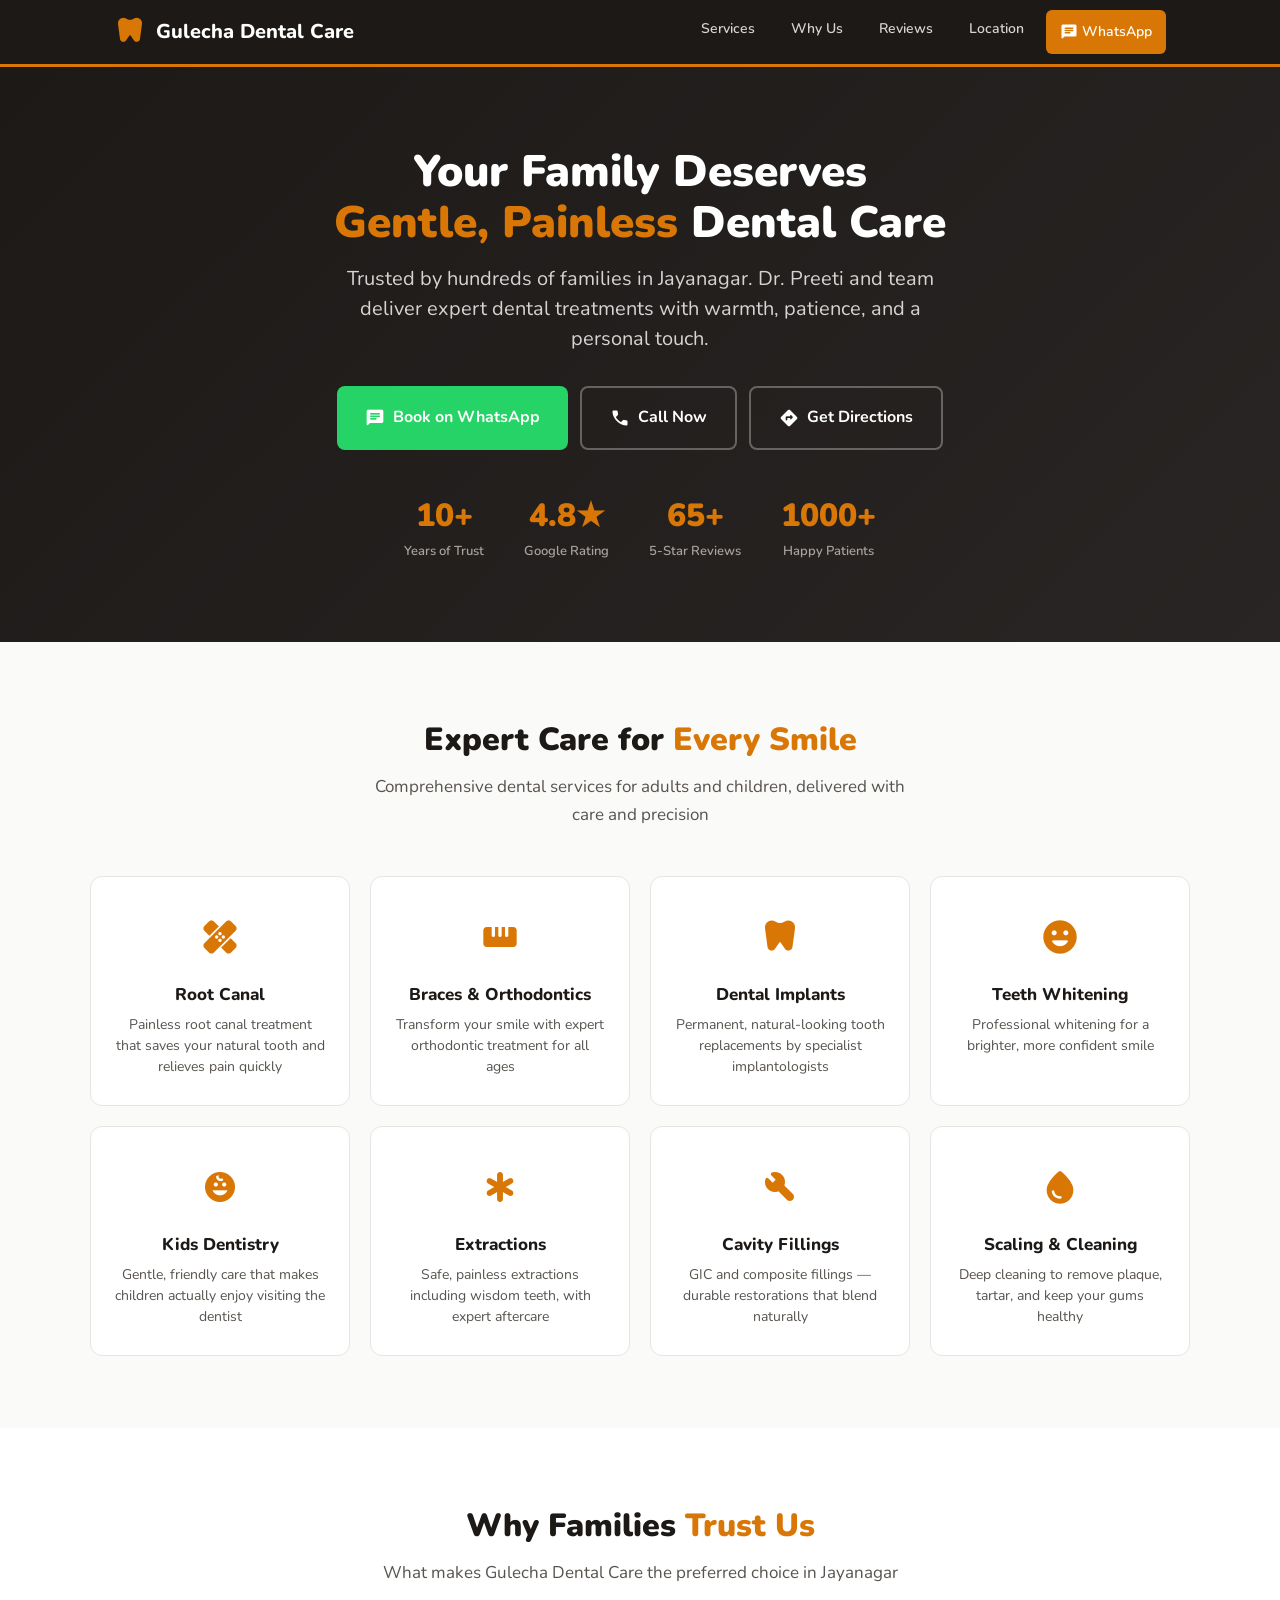
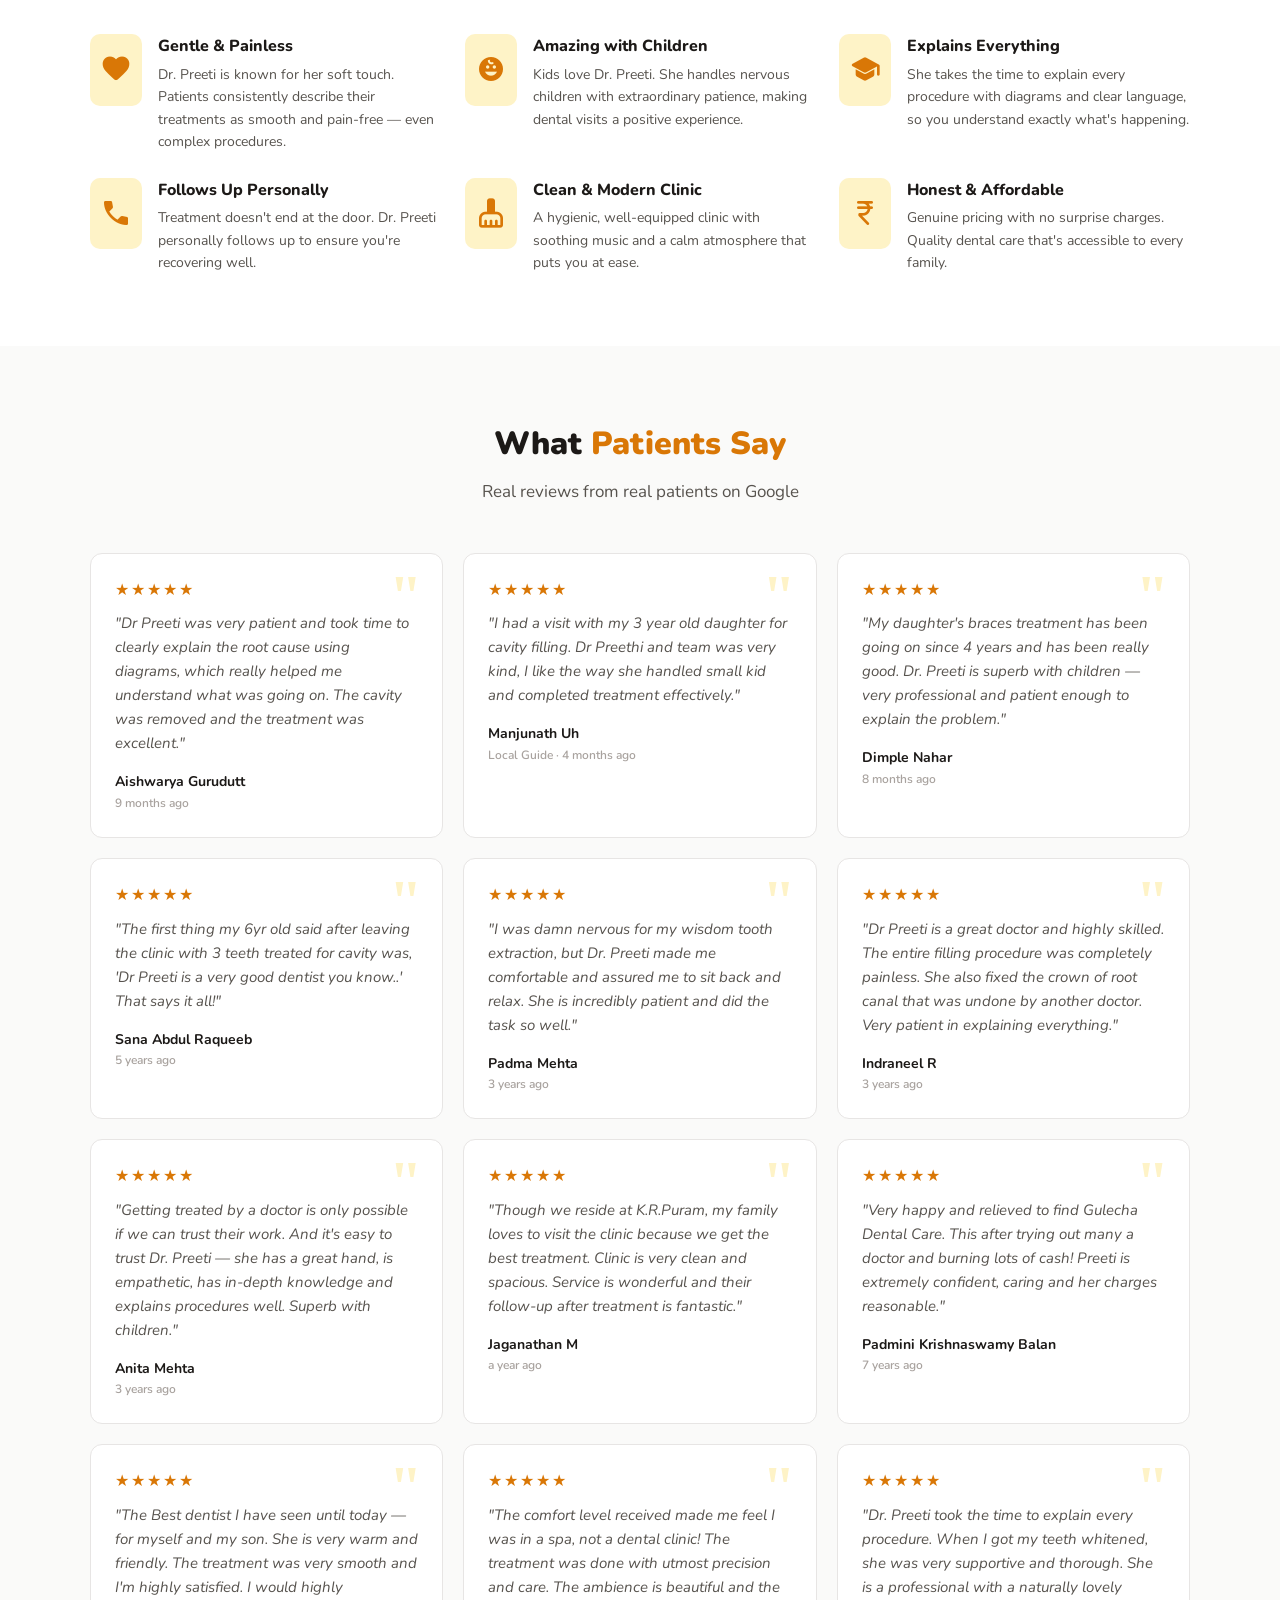
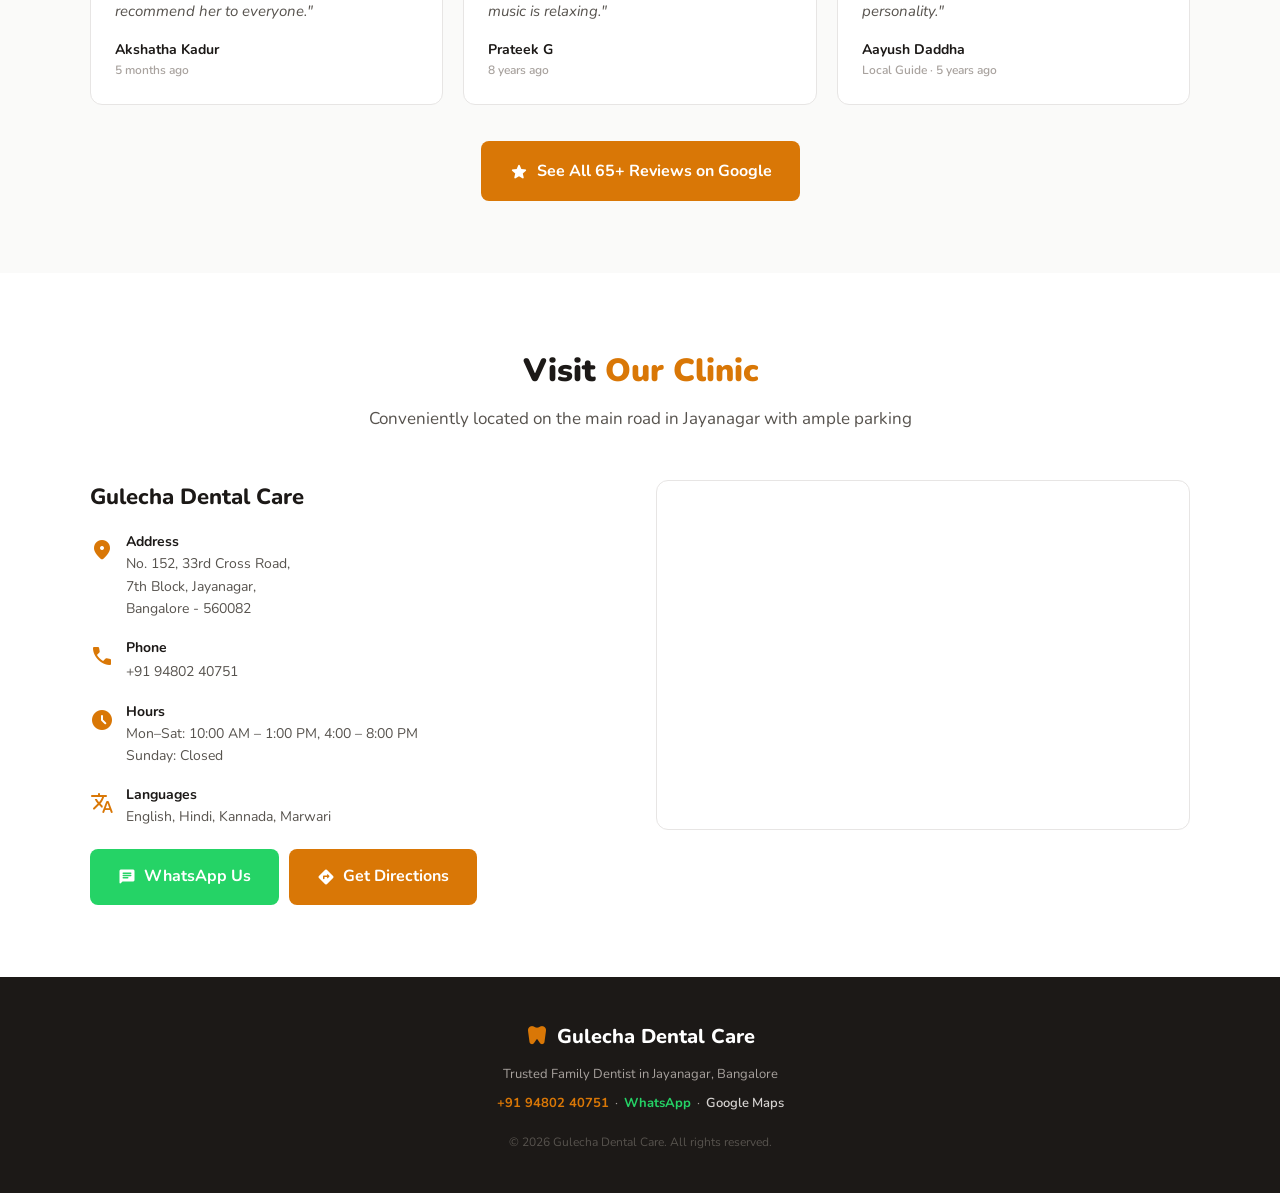
==== commit 9d290a24: "Complete website redesign - Phase 6 Modern single-page design with Charcoal & Amber theme: - Hero: t" ====
--- a/index.html
+++ b/index.html
@@ -1,198 +1,709 @@
-<!DOCTYPE HTML>
-<html>
-	<head>
-		<title>Gulecha Dental Care &mdash; Bangalores's homely and accessible super-speciality dental clinic in Jayanagar, South Bangalore</title>
-		<meta http-equiv="content-type" content="text/html; charset=utf-8" />
-		<meta name="description" content="Dental Clinic situated in Jayanagar Bangalore. Bangalore's best, Favouite dental clinic, close to VV Puram, Basavangudi." />
-		<meta name="keywords" content="Dentist,Jayanagar Dentist,Marwari dentist,Jsin dentist,Kannada Dentist,basavangudi dentist,bangalore dentist" />
-		<!--[if lte IE 8]><script src="js/html5shiv.js"></script><![endif]-->
-		<script src="http://ajax.googleapis.com/ajax/libs/jquery/1.11.0/jquery.min.js"></script>
-		<script src="js/skel.min.js"></script>
-		<script src="js/skel-panels.min.js"></script>
-		<script src="js/init.js"></script>
-		<script>(function(d, s, id) {
-  var js, fjs = d.getElementsByTagName(s)[0];
-  if (d.getElementById(id)) return;
-  js = d.createElement(s); js.id = id;
-  js.src = "//connect.facebook.net/en_US/sdk.js#xfbml=1&version=v2.5";
-  fjs.parentNode.insertBefore(js, fjs);
-}(document, 'script', 'facebook-jssdk'));</script>
-		<noscript>
-			<link rel="stylesheet" href="css/skel-noscript.css" />
-			<link rel="stylesheet" href="css/style.css" />
-			<link rel="stylesheet" href="css/style-desktop.css" />
-		</noscript>
-		<!--[if lte IE 8]><link rel="stylesheet" href="css/ie/v8.css" /><![endif]-->
-		<!--[if lte IE 9]><link rel="stylesheet" href="css/ie/v9.css" /><![endif]-->
-	</head>
-	<body class="homepage">
-<div id="fb-root"></div>
-		<!-- Header -->
-		<div id="header">
-			<div class="container">
-			    <div class="row">
-			      <div class="12u">
-			        <div id="logo">
-						<img src="images/logo.svg">
-					</div>
-			      </div>
-			    </div>
-			    <div class="row">
-			      <div class="12u" style="font-size: x-large;color: white;">A spacious, speciality dental clinic in <strong class="white">Jayanagar, Bangalore.</strong></div>
-			    </div>
-				<!-- Nav -->
-				<nav id="nav">
-					<ul class="links">
-						<li class="active"><a href="#clinic">Clinic</a></li>
-						<li><a href="#treatments">Treatments</a></li>
-						<li><a href="#contact">Contact</a></li>
-					</ul>
-				</nav>
-			</div>
-		</div>
-
-		<!-- Main -->
-		<a name="clinic"/>
-		<div id="main">
-			<div class="container">
-				<div class="row">
-					<!-- Content -->
-					<div id="content" class="8u skel-cell-important">
-							<a href="#" class="image full"><img src="images/clinic01.jpg" alt="" /></a>
-							<p>Gulecha Dental Care (GDC) is a high-speciality clinic started by <strong>Dr. Preeti</strong> with the vision of providing innovative dental care with a focus on <strong>quality.</strong> From the latest technologies in surgery, to using the <strong>safest equipment</strong> for treatments, GDC is setting a benchmark in dental care.</p>
-							<p>The clinic is located in the center of Bangalore, easily accessible on the main road, with <strong>ample parking</strong>. Clinic has facilites for special care for the <strong>elderly</strong> and the young.</p>
-							<p>We are fluent in <strong>Hindi, Kannada, Marwari and English</strong>.</p>
-							<p>For quality treatments, make your next dental appointment at GDC. You'll walk out with a smile, guaranteed.</p>
-						</section>
-					</div>
-					<!-- Sidebar -->
-					<div id="sidebar" class="4u">
-						<section>
-							<header>
-								<h2>Testimonials</h2>
-							</header>
-							<ul class="style">
-								<li>
-									<strong class="posted">Nidhi Jain</strong>
-									<img src="images/pic04.jpg" alt="" />
-									<p class="text">I had braces put in to correct my teeth, and I was scared when I went it. Dr. Preeti made me feel comforable and I felt no pain during the treatment. I did not even realize it when the treatment was over.</p>
-  <p>&#9733;&#9733;&#9733;&#9733;&#9733;</p>
-								</li>
-							</ul>
-                                                        <p>Recommended on facebook.</p>
-							<div class="fb-like" data-href="https://www.facebook.com/gulechadental" data-width="300" data-layout="standard" data-action="recommend" data-show-faces="true" data-share="true"></div>
-
-							<p><a href="https://www.facebook.com/gulechadental" class="button" target="_blank">See more!</a></p>
-						</section>
-					</div>
-				</div>
-			</div>
-		</div>
-
-		<!-- Footer -->
-		<a name="treatments"></a>
-		<div id="featured">
-			<div class="container">
-				<div class="row">
-					<div class="4u">
-						<h2>General Treatments</h2>
-						<a href="#" class="image full"><img src="images/pic01.jpg" alt="" /></a>
-						<p>Get a thorough checkup, and quick treatments like fillings, cleaning and polishing done in a single sitting.</p><p>GDC uses quality instruments from international brands.</p>
-						<p>Walk into the clinic to get a checkup!</p>
-					</div>
-					<div class="4u">
-						<h2>Specialist Treatments</h2>
-						<a href="#" class="image full"><img src="images/pic02.jpg" alt="" /></a>
-						<p>GDC specializes in root-canal procedures and orthodontic treatments, using ultra-speciality equipment.<p>
-						<p>For quality treatment, we have invested heavily in specialized equipment. We only use low-exposure digital X-Ray so you're not exposed to unnecessary radiation in older technologies. Quality is also in any crowns we place &mdash; all GDC teeth crowns come with 5 year warranty.</p>
-						<p>Book an appointment to see how we can help!</p>
-					</div>
-					<div class="4u">
-						<h2>Aesthetic Dentistry</h2>
-						<a href="#" class="image full"><img src="images/pic03.jpg" alt="" /></a>
-						<p>We are also trained and specialize in oral aesthetic makeovers.</p>
-						<p>Whether you have simple discoloration, misaligned/chipped teeth, or full-blown misaligned teeth/jaw. With our special care and aesthetic treatments, you will walk out carrying a smile, with teeth looking beautiful.</p><p>Book an appointment to see how we can help!</p>
-					</div>
-				</div>
-				<!--div class="row">
-					<div class="8u -4u">
-						<p><a href="#contact" class="button">Book appointment</a></p>
-					</div>
-				</div-->
-			</div>
-		</div>
-
-
-		<div id="header">
-			<div class="container">
-			    <div class="row">
-			      <div class="12u">
-			        <h2 style="font-size: x-large;color: white;">Call &nbsp;<a href="tel:+919481404000">(+91)&nbsp; 9481-40-4000</a> to schedule an appointment now!</h2>
-			      </div>
-			    </div>
-			</div>
-		</div>
-
-		<!-- Footer -->
-		<a name="contact"></a>
-		<div id="footer">
-			<div class="container">
-				<div class="row">
-				    <div class="4u">
-				        <h2>Contact</h2>
-				        <p class="white">Phone &nbsp;<a href="tel:+919481404000"><strong class="white">+91-9481404000</strong></a></p>
-				        <br>
-				        <h2>Address</h2>
-						<ul class="bottomspace">
-							<li><p>#32/29, 4th Cross KV Layout,<br>Jayanagar, Bangalore &mdash; 560011</p></li>
-							<li>Email: <strong><a class="white" href="mailto:clinic@gulechadental.com">clinic@gulechadental.com</a></strong></li>
-						</ul>
-				        <!--p class="white">Leave your details below, and we'll be in touch.</p>
-				    	<iframe scrolling=no style="overflow:hidden;" src="https://docs.google.com/forms/d/1ZZc8U7cC_82ERuaky4XHA_4Sf8zWLd6gb-a6Ze4Exi8/viewform?embedded=true" width="350" height="350" frameborder="0" marginheight="0" marginwidth="0">Loading appointment scheduler..</iframe-->
-				    </div>
-					<!--div class="3u">
-						<section>
-							<h2>Address</h2>
-							<ul class="bottomspace">
-								<li><p>#32/29, 4th Cross KV Layout,<br>Jayanagar, Bangalore</p></li>
-								<li>Contact: <strong class="white">+91 9481-40-4000</strong></li>
-								<li>Email: <strong class="white">clinic@gulechadental.com</strong></li>
-							</ul>
-						</section>
-					</div-->
-					<div class="6u">
-						<section>
-							<h2>Getting to the clinic</h2>
-							<iframe src="https://www.google.com/maps/embed?pb=!1m18!1m12!1m3!1d3888.2328879252877!2d77.56346631492848!3d12.956944218705205!2m3!1f0!2f0!3f0!3m2!1i1024!2i768!4f13.1!3m3!1m2!1s0x3bae15f9a67a9b81%3A0xaed52cb5d567298e!2sGulecha+Dental+Care!5e0!3m2!1sen!2sin!4v1446561802516" width="600" height="450" frameborder="0" style="border:0" allowfullscreen></iframe>
-						</section>
-					</div>
-				</div>
-			</div>
-		</div>
-
-		<!-- Copyright -->
-		<div id="copyright">
-			<div class="container">
-				Care with a smile. Care for a smile :)<br>&copy; GDC
-			</div>
-		</div>
-	</body>
-	<script type="text/javascript">
-	$(function() {
-  $('a[href*=#]:not([href=#])').click(function(e) {
-  	$(".links li").removeClass("active");
-  	$(e.currentTarget).parent().addClass("active");
-    if (location.pathname.replace(/^\//,'') == this.pathname.replace(/^\//,'') && location.hostname == this.hostname) {
-      var target = $(this.hash);
-      target = target.length ? target : $('[name=' + this.hash.slice(1) +']');
-      if (target.length) {
-        $('html,body').animate({
-          scrollTop: target.offset().top
-        }, 1000);
-        return false;
-      }
-    }
-  });
-});
-	</script>
-</html>
+<!DOCTYPE html>
+<html lang="en">
+<head>
+  <meta charset="UTF-8">
+  <meta name="viewport" content="width=device-width, initial-scale=1.0">
+  <title>Gulecha Dental Care — Trusted Family Dentist in Jayanagar, Bangalore</title>
+  <meta name="description" content="Gulecha Dental Care by Dr. Preeti — gentle, painless dental treatments for the whole family. Root canal, braces, implants, extractions, cavity fillings, teeth whitening. Jayanagar, South Bangalore.">
+  <meta name="keywords" content="dentist jayanagar, dental clinic bangalore, dr preeti dentist, root canal jayanagar, braces bangalore, dental implants, teeth whitening, cavity filling, painless dentist, family dentist bangalore">
+  <meta property="og:title" content="Gulecha Dental Care — Jayanagar, Bangalore">
+  <meta property="og:description" content="Trusted family dentist. Gentle, painless treatments by Dr. Preeti. Book your visit today.">
+  <meta property="og:type" content="website">
+  <meta property="og:url" content="https://www.gulechadental.com">
+  <link rel="preconnect" href="https://fonts.googleapis.com">
+  <link href="https://fonts.googleapis.com/css2?family=Nunito:wght@400;600;700;800;900&family=Material+Symbols+Rounded:opsz,wght,FILL,GRAD@20..48,100..700,0..1,-50..200&display=swap" rel="stylesheet">
+  <style>
+    :root {
+      --amber: #d97706;
+      --amber-dark: #b45309;
+      --amber-light: #fef3c7;
+      --amber-pale: #fffbeb;
+      --charcoal: #1c1917;
+      --charcoal-light: #292524;
+      --text: #1c1917;
+      --text-secondary: #57534e;
+      --text-muted: #a8a29e;
+      --surface: #ffffff;
+      --bg: #fafaf9;
+      --success: #16a34a;
+    }
+
+    * { box-sizing: border-box; margin: 0; padding: 0; }
+
+    html { scroll-behavior: smooth; }
+
+    body {
+      font-family: 'Nunito', sans-serif;
+      color: var(--text);
+      line-height: 1.6;
+      background: var(--bg);
+    }
+
+    .mi {
+      font-family: 'Material Symbols Rounded';
+      font-style: normal;
+      font-size: 24px;
+      display: inline-block;
+      vertical-align: middle;
+      font-variation-settings: 'FILL' 1, 'wght' 400, 'GRAD' 0, 'opsz' 24;
+    }
+
+    /* NAV */
+    nav {
+      background: var(--charcoal);
+      position: sticky;
+      top: 0;
+      z-index: 100;
+      border-bottom: 3px solid var(--amber);
+    }
+    .nav-inner {
+      max-width: 1100px;
+      margin: 0 auto;
+      display: flex;
+      align-items: center;
+      justify-content: space-between;
+      padding: 0 24px;
+      height: 64px;
+    }
+    .nav-brand {
+      display: flex;
+      align-items: center;
+      gap: 10px;
+      text-decoration: none;
+      color: #fff;
+      font-weight: 800;
+      font-size: 20px;
+    }
+    .nav-brand .mi { color: var(--amber); font-size: 32px; }
+    .nav-links { display: flex; gap: 8px; }
+    .nav-links a {
+      color: #d6d3d1;
+      text-decoration: none;
+      font-size: 14px;
+      font-weight: 600;
+      padding: 8px 14px;
+      border-radius: 6px;
+      transition: all 0.2s;
+    }
+    .nav-links a:hover { color: #fff; background: rgba(255,255,255,0.08); }
+    .nav-cta {
+      background: var(--amber) !important;
+      color: #fff !important;
+      border-radius: 6px;
+    }
+    .nav-cta:hover { background: var(--amber-dark) !important; }
+    .nav-toggle {
+      display: none;
+      background: none;
+      border: none;
+      color: #d6d3d1;
+      font-size: 28px;
+      cursor: pointer;
+    }
+
+    /* HERO */
+    .hero {
+      background: linear-gradient(135deg, var(--charcoal) 0%, var(--charcoal-light) 100%);
+      color: #fff;
+      padding: 80px 24px;
+      text-align: center;
+    }
+    .hero h1 {
+      font-size: 44px;
+      font-weight: 900;
+      line-height: 1.15;
+      margin-bottom: 16px;
+    }
+    .hero h1 span { color: var(--amber); }
+    .hero p {
+      font-size: 20px;
+      color: #d6d3d1;
+      max-width: 600px;
+      margin: 0 auto 32px;
+      line-height: 1.5;
+    }
+    .hero-btns { display: flex; gap: 12px; justify-content: center; flex-wrap: wrap; }
+    .btn {
+      display: inline-flex;
+      align-items: center;
+      gap: 8px;
+      padding: 14px 28px;
+      border-radius: 8px;
+      font-size: 16px;
+      font-weight: 700;
+      text-decoration: none;
+      transition: all 0.2s;
+      border: none;
+      cursor: pointer;
+    }
+    .btn-primary { background: var(--amber); color: #fff; }
+    .btn-primary:hover { background: var(--amber-dark); transform: translateY(-1px); }
+    .btn-outline { background: transparent; color: #fff; border: 2px solid rgba(255,255,255,0.3); }
+    .btn-outline:hover { border-color: #fff; background: rgba(255,255,255,0.05); }
+    .btn-wa { background: #25D366; color: #fff; }
+    .btn-wa:hover { background: #1da855; transform: translateY(-1px); }
+    .hero-trust {
+      margin-top: 40px;
+      display: flex;
+      justify-content: center;
+      gap: 40px;
+      flex-wrap: wrap;
+    }
+    .hero-trust-item {
+      text-align: center;
+    }
+    .hero-trust-item .num {
+      font-size: 32px;
+      font-weight: 900;
+      color: var(--amber);
+    }
+    .hero-trust-item .label {
+      font-size: 13px;
+      color: #a8a29e;
+      font-weight: 600;
+    }
+
+    /* SECTIONS */
+    section { padding: 72px 24px; }
+    .container { max-width: 1100px; margin: 0 auto; }
+    .section-title {
+      text-align: center;
+      margin-bottom: 48px;
+    }
+    .section-title h2 {
+      font-size: 32px;
+      font-weight: 900;
+      margin-bottom: 8px;
+    }
+    .section-title h2 span { color: var(--amber); }
+    .section-title p {
+      color: var(--text-secondary);
+      font-size: 17px;
+      max-width: 550px;
+      margin: 0 auto;
+    }
+
+    /* SERVICES */
+    .services-grid {
+      display: grid;
+      grid-template-columns: repeat(auto-fit, minmax(220px, 1fr));
+      gap: 20px;
+    }
+    .service-card {
+      background: var(--surface);
+      border-radius: 12px;
+      padding: 28px 24px;
+      text-align: center;
+      border: 1px solid #e7e5e4;
+      transition: all 0.2s;
+    }
+    .service-card:hover {
+      border-color: var(--amber);
+      box-shadow: 0 4px 20px rgba(217,119,6,0.1);
+      transform: translateY(-2px);
+    }
+    .service-card .mi {
+      font-size: 40px;
+      color: var(--amber);
+      margin-bottom: 12px;
+    }
+    .service-card h3 {
+      font-size: 17px;
+      font-weight: 800;
+      margin-bottom: 6px;
+    }
+    .service-card p {
+      font-size: 14px;
+      color: var(--text-secondary);
+      line-height: 1.5;
+    }
+
+    /* WHY US */
+    #why { background: var(--surface); }
+    .why-grid {
+      display: grid;
+      grid-template-columns: repeat(auto-fit, minmax(280px, 1fr));
+      gap: 24px;
+    }
+    .why-item {
+      display: flex;
+      gap: 16px;
+      align-items: flex-start;
+    }
+    .why-item .mi {
+      font-size: 32px;
+      color: var(--amber);
+      flex-shrink: 0;
+      background: var(--amber-light);
+      border-radius: 10px;
+      padding: 10px;
+    }
+    .why-item h3 { font-size: 16px; font-weight: 800; margin-bottom: 4px; }
+    .why-item p { font-size: 14px; color: var(--text-secondary); }
+
+    /* REVIEWS */
+    .reviews-grid {
+      display: grid;
+      grid-template-columns: repeat(auto-fit, minmax(320px, 1fr));
+      gap: 20px;
+    }
+    .review-card {
+      background: var(--surface);
+      border-radius: 12px;
+      padding: 24px;
+      border: 1px solid #e7e5e4;
+      position: relative;
+    }
+    .review-card::before {
+      content: '"';
+      position: absolute;
+      top: 12px;
+      right: 20px;
+      font-size: 60px;
+      font-weight: 900;
+      color: var(--amber-light);
+      line-height: 1;
+      font-family: Georgia, serif;
+    }
+    .review-stars { color: var(--amber); font-size: 16px; margin-bottom: 8px; letter-spacing: 2px; }
+    .review-text {
+      font-size: 15px;
+      color: var(--text-secondary);
+      line-height: 1.6;
+      margin-bottom: 16px;
+      font-style: italic;
+    }
+    .review-author {
+      font-size: 14px;
+      font-weight: 700;
+      color: var(--text);
+    }
+    .review-meta {
+      font-size: 12px;
+      color: var(--text-muted);
+      font-weight: 600;
+    }
+    .reviews-cta {
+      text-align: center;
+      margin-top: 36px;
+    }
+
+    /* MAP / LOCATION */
+    #location { background: var(--surface); }
+    .location-grid {
+      display: grid;
+      grid-template-columns: 1fr 1fr;
+      gap: 32px;
+      align-items: start;
+    }
+    .location-info h3 {
+      font-size: 22px;
+      font-weight: 800;
+      margin-bottom: 16px;
+    }
+    .location-detail {
+      display: flex;
+      gap: 12px;
+      align-items: flex-start;
+      margin-bottom: 16px;
+    }
+    .location-detail .mi { color: var(--amber); font-size: 24px; flex-shrink: 0; }
+    .location-detail strong { display: block; font-size: 14px; }
+    .location-detail p, .location-detail a { font-size: 14px; color: var(--text-secondary); text-decoration: none; }
+    .location-detail a:hover { color: var(--amber); }
+    .location-map {
+      border-radius: 12px;
+      overflow: hidden;
+      border: 1px solid #e7e5e4;
+      height: 350px;
+    }
+    .location-map iframe { width: 100%; height: 100%; border: 0; }
+    .location-btns { display: flex; gap: 10px; margin-top: 20px; flex-wrap: wrap; }
+
+    /* FOOTER */
+    footer {
+      background: var(--charcoal);
+      color: #a8a29e;
+      padding: 40px 24px;
+      text-align: center;
+    }
+    footer .brand {
+      font-size: 20px;
+      font-weight: 800;
+      color: #fff;
+      display: flex;
+      align-items: center;
+      justify-content: center;
+      gap: 8px;
+      margin-bottom: 8px;
+    }
+    footer .brand .mi { color: var(--amber); }
+    footer p { font-size: 13px; margin-bottom: 4px; }
+    footer .copy { margin-top: 20px; font-size: 12px; color: #57534e; }
+
+    /* RESPONSIVE */
+    @media (max-width: 768px) {
+      .nav-links { display: none; }
+      .nav-toggle { display: block; }
+      .nav-links.open {
+        display: flex;
+        flex-direction: column;
+        position: absolute;
+        top: 64px;
+        left: 0;
+        right: 0;
+        background: var(--charcoal);
+        padding: 16px;
+        border-bottom: 3px solid var(--amber);
+      }
+      .hero { padding: 48px 20px; }
+      .hero h1 { font-size: 30px; }
+      .hero p { font-size: 17px; }
+      section { padding: 48px 16px; }
+      .section-title h2 { font-size: 26px; }
+      .location-grid { grid-template-columns: 1fr; }
+      .location-map { height: 280px; }
+      .hero-trust { gap: 24px; }
+      .hero-trust-item .num { font-size: 26px; }
+      .reviews-grid { grid-template-columns: 1fr; }
+    }
+  </style>
+</head>
+<body>
+
+  <!-- NAV -->
+  <nav>
+    <div class="nav-inner">
+      <a href="#" class="nav-brand">
+        <span class="mi">dentistry</span>
+        Gulecha Dental Care
+      </a>
+      <button class="nav-toggle" onclick="document.querySelector('.nav-links').classList.toggle('open')">
+        <span class="mi">menu</span>
+      </button>
+      <div class="nav-links">
+        <a href="#services">Services</a>
+        <a href="#why">Why Us</a>
+        <a href="#reviews">Reviews</a>
+        <a href="#location">Location</a>
+        <a href="https://wa.me/919480240751" class="nav-cta" target="_blank"><span class="mi" style="font-size:18px">chat</span> WhatsApp</a>
+      </div>
+    </div>
+  </nav>
+
+  <!-- HERO -->
+  <section class="hero">
+    <h1>Your Family Deserves<br><span>Gentle, Painless</span> Dental Care</h1>
+    <p>Trusted by hundreds of families in Jayanagar. Dr. Preeti and team deliver expert dental treatments with warmth, patience, and a personal touch.</p>
+    <div class="hero-btns">
+      <a href="https://wa.me/919480240751?text=Hi%2C%20I%27d%20like%20to%20book%20an%20appointment" class="btn btn-wa" target="_blank">
+        <span class="mi" style="font-size:20px">chat</span> Book on WhatsApp
+      </a>
+      <a href="tel:+919480240751" class="btn btn-outline">
+        <span class="mi" style="font-size:20px">call</span> Call Now
+      </a>
+      <a href="https://maps.app.goo.gl/FMSv9vmM2vZKQKjo6" class="btn btn-outline" target="_blank">
+        <span class="mi" style="font-size:20px">directions</span> Get Directions
+      </a>
+    </div>
+    <div class="hero-trust">
+      <div class="hero-trust-item">
+        <div class="num">10+</div>
+        <div class="label">Years of Trust</div>
+      </div>
+      <div class="hero-trust-item">
+        <div class="num">4.8★</div>
+        <div class="label">Google Rating</div>
+      </div>
+      <div class="hero-trust-item">
+        <div class="num">65+</div>
+        <div class="label">5-Star Reviews</div>
+      </div>
+      <div class="hero-trust-item">
+        <div class="num">1000+</div>
+        <div class="label">Happy Patients</div>
+      </div>
+    </div>
+  </section>
+
+  <!-- SERVICES -->
+  <section id="services">
+    <div class="container">
+      <div class="section-title">
+        <h2>Expert Care for <span>Every Smile</span></h2>
+        <p>Comprehensive dental services for adults and children, delivered with care and precision</p>
+      </div>
+      <div class="services-grid">
+        <div class="service-card">
+          <span class="mi">healing</span>
+          <h3>Root Canal</h3>
+          <p>Painless root canal treatment that saves your natural tooth and relieves pain quickly</p>
+        </div>
+        <div class="service-card">
+          <span class="mi">straighten</span>
+          <h3>Braces & Orthodontics</h3>
+          <p>Transform your smile with expert orthodontic treatment for all ages</p>
+        </div>
+        <div class="service-card">
+          <span class="mi">dentistry</span>
+          <h3>Dental Implants</h3>
+          <p>Permanent, natural-looking tooth replacements by specialist implantologists</p>
+        </div>
+        <div class="service-card">
+          <span class="mi">mood</span>
+          <h3>Teeth Whitening</h3>
+          <p>Professional whitening for a brighter, more confident smile</p>
+        </div>
+        <div class="service-card">
+          <span class="mi">child_care</span>
+          <h3>Kids Dentistry</h3>
+          <p>Gentle, friendly care that makes children actually enjoy visiting the dentist</p>
+        </div>
+        <div class="service-card">
+          <span class="mi">emergency</span>
+          <h3>Extractions</h3>
+          <p>Safe, painless extractions including wisdom teeth, with expert aftercare</p>
+        </div>
+        <div class="service-card">
+          <span class="mi">build</span>
+          <h3>Cavity Fillings</h3>
+          <p>GIC and composite fillings — durable restorations that blend naturally</p>
+        </div>
+        <div class="service-card">
+          <span class="mi">water_drop</span>
+          <h3>Scaling & Cleaning</h3>
+          <p>Deep cleaning to remove plaque, tartar, and keep your gums healthy</p>
+        </div>
+      </div>
+    </div>
+  </section>
+
+  <!-- WHY US -->
+  <section id="why">
+    <div class="container">
+      <div class="section-title">
+        <h2>Why Families <span>Trust Us</span></h2>
+        <p>What makes Gulecha Dental Care the preferred choice in Jayanagar</p>
+      </div>
+      <div class="why-grid">
+        <div class="why-item">
+          <span class="mi">favorite</span>
+          <div>
+            <h3>Gentle & Painless</h3>
+            <p>Dr. Preeti is known for her soft touch. Patients consistently describe their treatments as smooth and pain-free — even complex procedures.</p>
+          </div>
+        </div>
+        <div class="why-item">
+          <span class="mi">child_care</span>
+          <div>
+            <h3>Amazing with Children</h3>
+            <p>Kids love Dr. Preeti. She handles nervous children with extraordinary patience, making dental visits a positive experience.</p>
+          </div>
+        </div>
+        <div class="why-item">
+          <span class="mi">school</span>
+          <div>
+            <h3>Explains Everything</h3>
+            <p>She takes the time to explain every procedure with diagrams and clear language, so you understand exactly what's happening.</p>
+          </div>
+        </div>
+        <div class="why-item">
+          <span class="mi">call</span>
+          <div>
+            <h3>Follows Up Personally</h3>
+            <p>Treatment doesn't end at the door. Dr. Preeti personally follows up to ensure you're recovering well.</p>
+          </div>
+        </div>
+        <div class="why-item">
+          <span class="mi">cleaning_services</span>
+          <div>
+            <h3>Clean & Modern Clinic</h3>
+            <p>A hygienic, well-equipped clinic with soothing music and a calm atmosphere that puts you at ease.</p>
+          </div>
+        </div>
+        <div class="why-item">
+          <span class="mi">currency_rupee</span>
+          <div>
+            <h3>Honest & Affordable</h3>
+            <p>Genuine pricing with no surprise charges. Quality dental care that's accessible to every family.</p>
+          </div>
+        </div>
+      </div>
+    </div>
+  </section>
+
+  <!-- REVIEWS -->
+  <section id="reviews">
+    <div class="container">
+      <div class="section-title">
+        <h2>What <span>Patients Say</span></h2>
+        <p>Real reviews from real patients on Google</p>
+      </div>
+      <div class="reviews-grid">
+
+        <div class="review-card">
+          <div class="review-stars">★★★★★</div>
+          <p class="review-text">"Dr Preeti was very patient and took time to clearly explain the root cause using diagrams, which really helped me understand what was going on. The cavity was removed and the treatment was excellent."</p>
+          <div class="review-author">Aishwarya Gurudutt</div>
+          <div class="review-meta">9 months ago</div>
+        </div>
+
+        <div class="review-card">
+          <div class="review-stars">★★★★★</div>
+          <p class="review-text">"I had a visit with my 3 year old daughter for cavity filling. Dr Preethi and team was very kind, I like the way she handled small kid and completed treatment effectively."</p>
+          <div class="review-author">Manjunath Uh</div>
+          <div class="review-meta">Local Guide · 4 months ago</div>
+        </div>
+
+        <div class="review-card">
+          <div class="review-stars">★★★★★</div>
+          <p class="review-text">"My daughter's braces treatment has been going on since 4 years and has been really good. Dr. Preeti is superb with children — very professional and patient enough to explain the problem."</p>
+          <div class="review-author">Dimple Nahar</div>
+          <div class="review-meta">8 months ago</div>
+        </div>
+
+        <div class="review-card">
+          <div class="review-stars">★★★★★</div>
+          <p class="review-text">"The first thing my 6yr old said after leaving the clinic with 3 teeth treated for cavity was, 'Dr Preeti is a very good dentist you know..' That says it all!"</p>
+          <div class="review-author">Sana Abdul Raqueeb</div>
+          <div class="review-meta">5 years ago</div>
+        </div>
+
+        <div class="review-card">
+          <div class="review-stars">★★★★★</div>
+          <p class="review-text">"I was damn nervous for my wisdom tooth extraction, but Dr. Preeti made me comfortable and assured me to sit back and relax. She is incredibly patient and did the task so well."</p>
+          <div class="review-author">Padma Mehta</div>
+          <div class="review-meta">3 years ago</div>
+        </div>
+
+        <div class="review-card">
+          <div class="review-stars">★★★★★</div>
+          <p class="review-text">"Dr Preeti is a great doctor and highly skilled. The entire filling procedure was completely painless. She also fixed the crown of root canal that was undone by another doctor. Very patient in explaining everything."</p>
+          <div class="review-author">Indraneel R</div>
+          <div class="review-meta">3 years ago</div>
+        </div>
+
+        <div class="review-card">
+          <div class="review-stars">★★★★★</div>
+          <p class="review-text">"Getting treated by a doctor is only possible if we can trust their work. And it's easy to trust Dr. Preeti — she has a great hand, is empathetic, has in-depth knowledge and explains procedures well. Superb with children."</p>
+          <div class="review-author">Anita Mehta</div>
+          <div class="review-meta">3 years ago</div>
+        </div>
+
+        <div class="review-card">
+          <div class="review-stars">★★★★★</div>
+          <p class="review-text">"Though we reside at K.R.Puram, my family loves to visit the clinic because we get the best treatment. Clinic is very clean and spacious. Service is wonderful and their follow-up after treatment is fantastic."</p>
+          <div class="review-author">Jaganathan M</div>
+          <div class="review-meta">a year ago</div>
+        </div>
+
+        <div class="review-card">
+          <div class="review-stars">★★★★★</div>
+          <p class="review-text">"Very happy and relieved to find Gulecha Dental Care. This after trying out many a doctor and burning lots of cash! Preeti is extremely confident, caring and her charges reasonable."</p>
+          <div class="review-author">Padmini Krishnaswamy Balan</div>
+          <div class="review-meta">7 years ago</div>
+        </div>
+
+        <div class="review-card">
+          <div class="review-stars">★★★★★</div>
+          <p class="review-text">"The Best dentist I have seen until today — for myself and my son. She is very warm and friendly. The treatment was very smooth and I'm highly satisfied. I would highly recommend her to everyone."</p>
+          <div class="review-author">Akshatha Kadur</div>
+          <div class="review-meta">5 months ago</div>
+        </div>
+
+        <div class="review-card">
+          <div class="review-stars">★★★★★</div>
+          <p class="review-text">"The comfort level received made me feel I was in a spa, not a dental clinic! The treatment was done with utmost precision and care. The ambience is beautiful and the music is relaxing."</p>
+          <div class="review-author">Prateek G</div>
+          <div class="review-meta">8 years ago</div>
+        </div>
+
+        <div class="review-card">
+          <div class="review-stars">★★★★★</div>
+          <p class="review-text">"Dr. Preeti took the time to explain every procedure. When I got my teeth whitened, she was very supportive and thorough. She is a professional with a naturally lovely personality."</p>
+          <div class="review-author">Aayush Daddha</div>
+          <div class="review-meta">Local Guide · 5 years ago</div>
+        </div>
+
+      </div>
+      <div class="reviews-cta">
+        <a href="https://maps.app.goo.gl/FMSv9vmM2vZKQKjo6" class="btn btn-primary" target="_blank">
+          <span class="mi" style="font-size:20px">star</span> See All 65+ Reviews on Google
+        </a>
+      </div>
+    </div>
+  </section>
+
+  <!-- LOCATION -->
+  <section id="location">
+    <div class="container">
+      <div class="section-title">
+        <h2>Visit <span>Our Clinic</span></h2>
+        <p>Conveniently located on the main road in Jayanagar with ample parking</p>
+      </div>
+      <div class="location-grid">
+        <div class="location-info">
+          <h3>Gulecha Dental Care</h3>
+          <div class="location-detail">
+            <span class="mi">location_on</span>
+            <div>
+              <strong>Address</strong>
+              <p>No. 152, 33rd Cross Road,<br>7th Block, Jayanagar,<br>Bangalore - 560082</p>
+            </div>
+          </div>
+          <div class="location-detail">
+            <span class="mi">call</span>
+            <div>
+              <strong>Phone</strong>
+              <a href="tel:+919480240751">+91 94802 40751</a>
+            </div>
+          </div>
+          <div class="location-detail">
+            <span class="mi">schedule</span>
+            <div>
+              <strong>Hours</strong>
+              <p>Mon–Sat: 10:00 AM – 1:00 PM, 4:00 – 8:00 PM<br>Sunday: Closed</p>
+            </div>
+          </div>
+          <div class="location-detail">
+            <span class="mi">translate</span>
+            <div>
+              <strong>Languages</strong>
+              <p>English, Hindi, Kannada, Marwari</p>
+            </div>
+          </div>
+          <div class="location-btns">
+            <a href="https://wa.me/919480240751?text=Hi%2C%20I%27d%20like%20to%20book%20an%20appointment" class="btn btn-wa" target="_blank">
+              <span class="mi" style="font-size:18px">chat</span> WhatsApp Us
+            </a>
+            <a href="https://maps.app.goo.gl/FMSv9vmM2vZKQKjo6" class="btn btn-primary" target="_blank">
+              <span class="mi" style="font-size:18px">directions</span> Get Directions
+            </a>
+          </div>
+        </div>
+        <div class="location-map">
+          <iframe src="https://www.google.com/maps/embed?pb=!1m18!1m12!1m3!1d3888.6!2d77.58!3d12.93!2m3!1f0!2f0!3f0!3m2!1i1024!2i768!4f13.1!3m3!1m2!1s0x3bae15b277a93807%3A0x88518f37b8a4b32b!2sGulecha%20Dental%20Care!5e0!3m2!1sen!2sin!4v1" allowfullscreen loading="lazy" referrerpolicy="no-referrer-when-downgrade"></iframe>
+        </div>
+      </div>
+    </div>
+  </section>
+
+  <!-- FOOTER -->
+  <footer>
+    <div class="brand">
+      <span class="mi">dentistry</span>
+      Gulecha Dental Care
+    </div>
+    <p>Trusted Family Dentist in Jayanagar, Bangalore</p>
+    <p style="margin-top: 8px">
+      <a href="tel:+919480240751" style="color:#d97706;text-decoration:none;font-weight:700">+91 94802 40751</a>
+      &nbsp;·&nbsp;
+      <a href="https://wa.me/919480240751" style="color:#25D366;text-decoration:none;font-weight:700">WhatsApp</a>
+      &nbsp;·&nbsp;
+      <a href="https://maps.app.goo.gl/FMSv9vmM2vZKQKjo6" style="color:#d6d3d1;text-decoration:none;font-weight:600" target="_blank">Google Maps</a>
+    </p>
+    <div class="copy">© 2026 Gulecha Dental Care. All rights reserved.</div>
+  </footer>
+
+</body>
+</html>
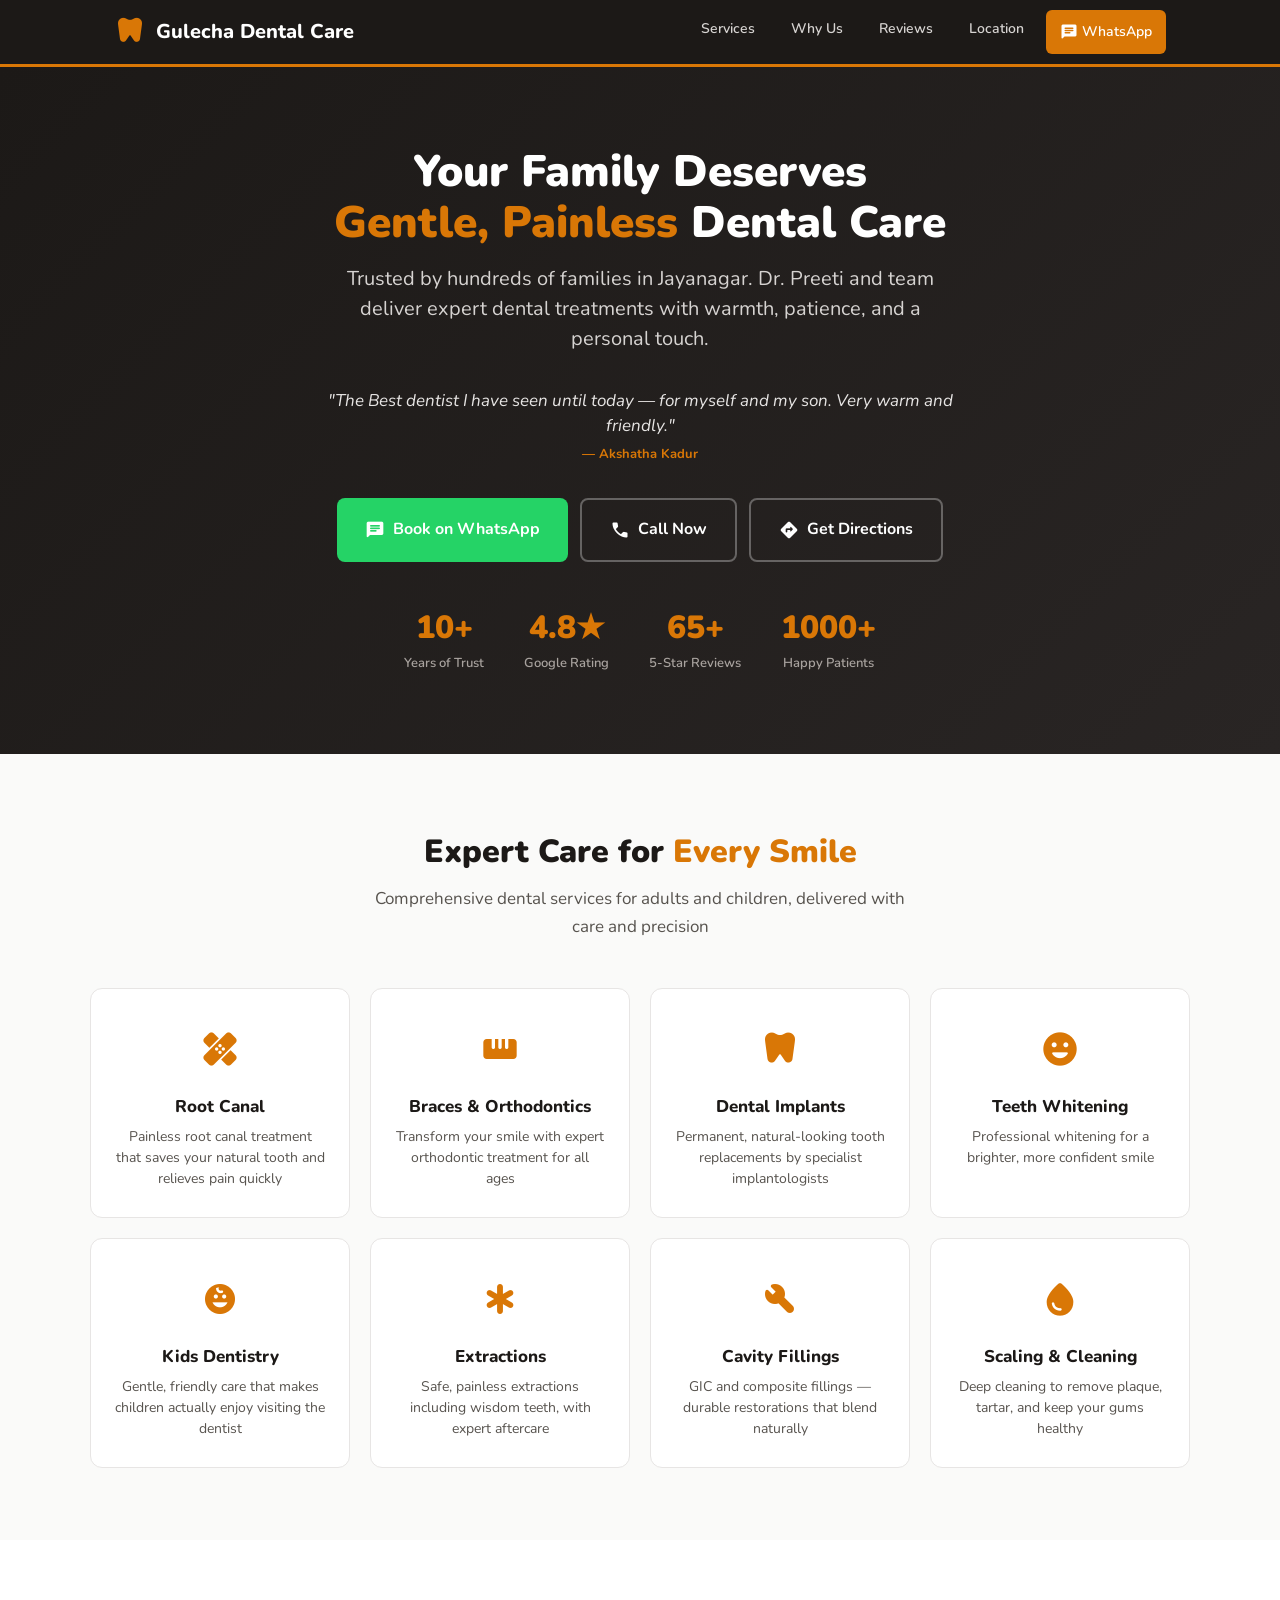
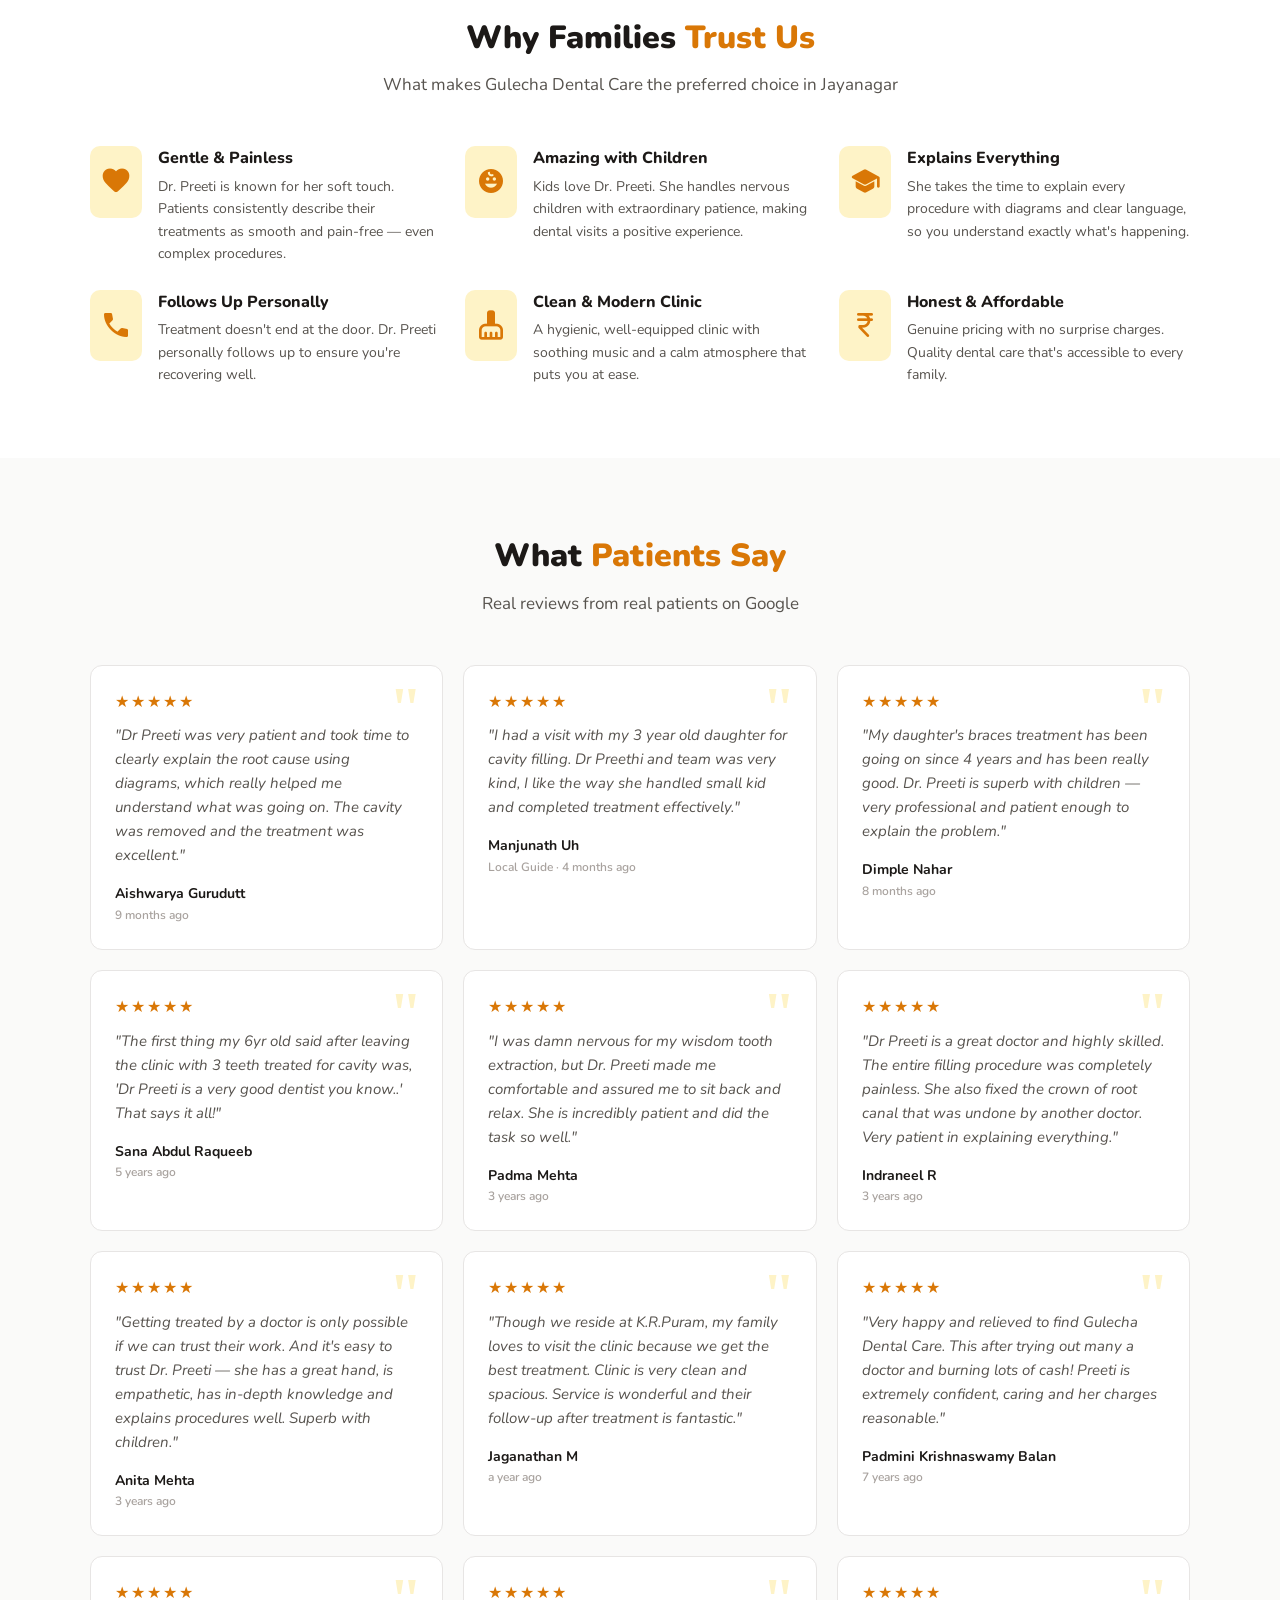
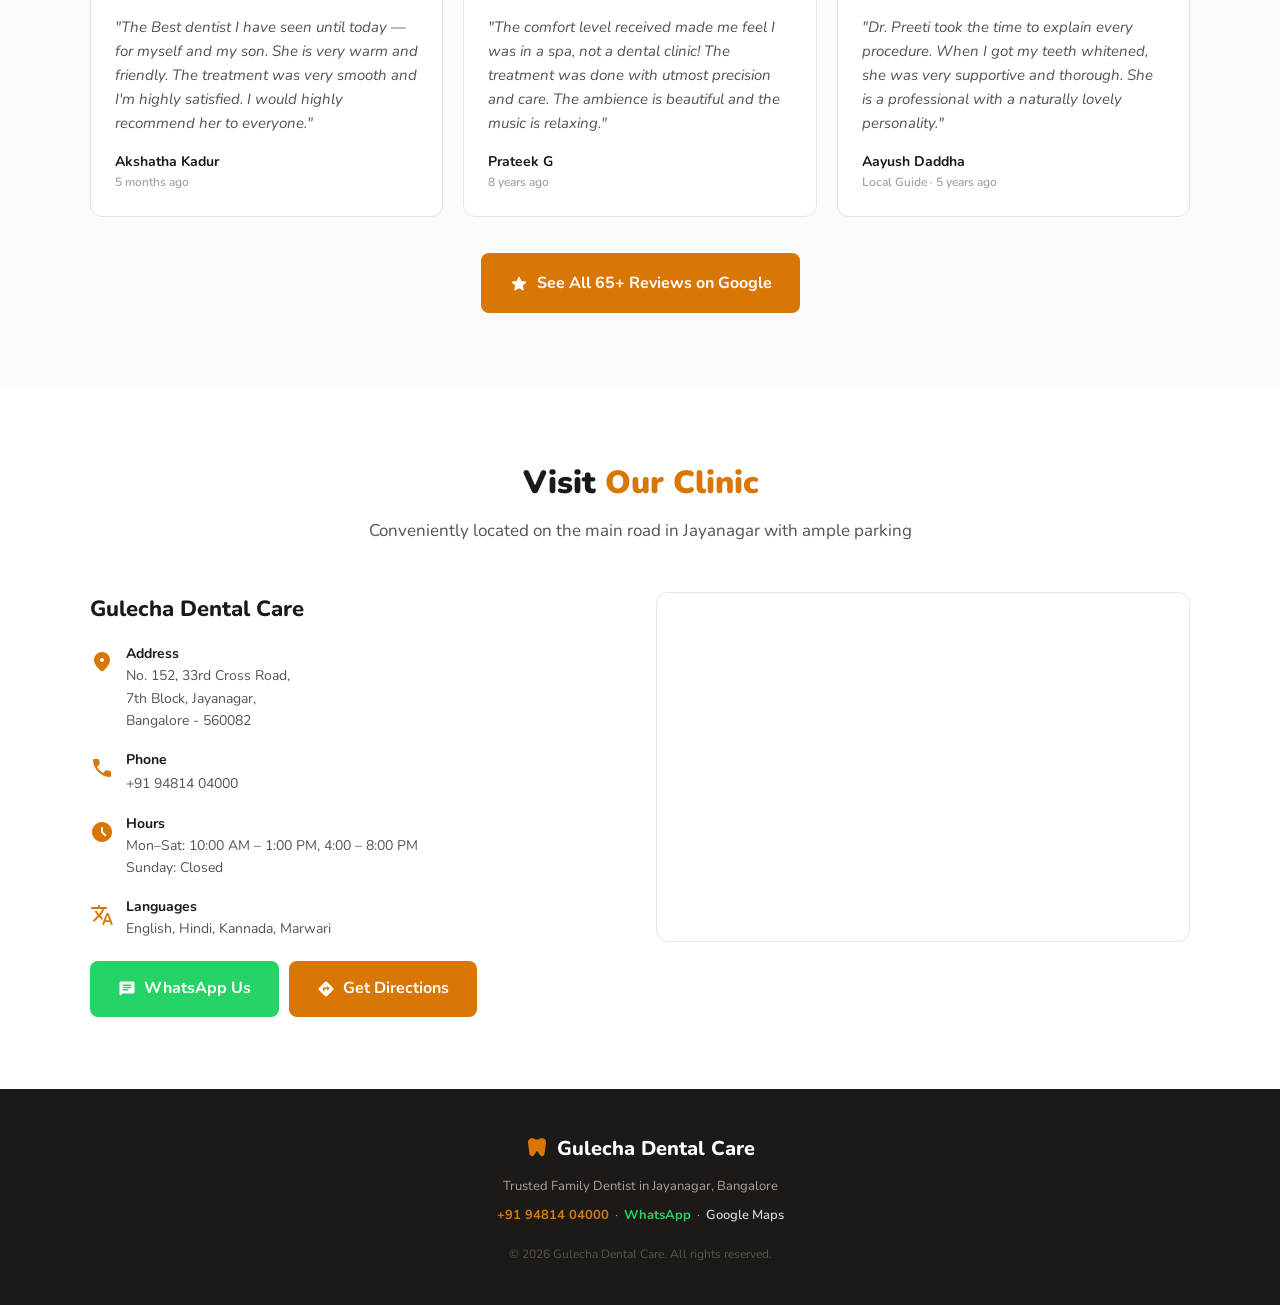
==== commit dabd4895: "Add rotating testimonials in hero, fix phone to +919481404000 - 12 patient quotes rotate every 5 sec" ====
--- a/index.html
+++ b/index.html
@@ -122,6 +122,36 @@
       margin: 0 auto 32px;
       line-height: 1.5;
     }
+    /* Hero testimonial rotator */
+    .hero-testimonial {
+      max-width: 640px;
+      margin: 0 auto 32px;
+      min-height: 80px;
+      display: flex;
+      align-items: center;
+      justify-content: center;
+      position: relative;
+    }
+    .hero-testimonial blockquote {
+      font-size: 17px;
+      font-style: italic;
+      color: #e7e5e4;
+      line-height: 1.5;
+      animation: fadeQuote 5s ease-in-out;
+    }
+    .hero-testimonial cite {
+      display: block;
+      font-style: normal;
+      font-size: 13px;
+      color: var(--amber);
+      font-weight: 700;
+      margin-top: 6px;
+    }
+    @keyframes fadeQuote {
+      0%, 100% { opacity: 0; transform: translateY(6px); }
+      12%, 88% { opacity: 1; transform: translateY(0); }
+    }
+
     .hero-btns { display: flex; gap: 12px; justify-content: center; flex-wrap: wrap; }
     .btn {
       display: inline-flex;
@@ -386,7 +416,7 @@
         <a href="#why">Why Us</a>
         <a href="#reviews">Reviews</a>
         <a href="#location">Location</a>
-        <a href="https://wa.me/919480240751" class="nav-cta" target="_blank"><span class="mi" style="font-size:18px">chat</span> WhatsApp</a>
+        <a href="https://wa.me/919481404000" class="nav-cta" target="_blank"><span class="mi" style="font-size:18px">chat</span> WhatsApp</a>
       </div>
     </div>
   </nav>
@@ -395,11 +425,12 @@
   <section class="hero">
     <h1>Your Family Deserves<br><span>Gentle, Painless</span> Dental Care</h1>
     <p>Trusted by hundreds of families in Jayanagar. Dr. Preeti and team deliver expert dental treatments with warmth, patience, and a personal touch.</p>
+    <div class="hero-testimonial" id="hero-testimonial"></div>
     <div class="hero-btns">
-      <a href="https://wa.me/919480240751?text=Hi%2C%20I%27d%20like%20to%20book%20an%20appointment" class="btn btn-wa" target="_blank">
+      <a href="https://wa.me/919481404000?text=Hi%2C%20I%27d%20like%20to%20book%20an%20appointment" class="btn btn-wa" target="_blank">
         <span class="mi" style="font-size:20px">chat</span> Book on WhatsApp
       </a>
-      <a href="tel:+919480240751" class="btn btn-outline">
+      <a href="tel:+919481404000" class="btn btn-outline">
         <span class="mi" style="font-size:20px">call</span> Call Now
       </a>
       <a href="https://maps.app.goo.gl/FMSv9vmM2vZKQKjo6" class="btn btn-outline" target="_blank">
@@ -655,7 +686,7 @@
             <span class="mi">call</span>
             <div>
               <strong>Phone</strong>
-              <a href="tel:+919480240751">+91 94802 40751</a>
+              <a href="tel:+919481404000">+91 94814 04000</a>
             </div>
           </div>
           <div class="location-detail">
@@ -673,7 +704,7 @@
             </div>
           </div>
           <div class="location-btns">
-            <a href="https://wa.me/919480240751?text=Hi%2C%20I%27d%20like%20to%20book%20an%20appointment" class="btn btn-wa" target="_blank">
+            <a href="https://wa.me/919481404000?text=Hi%2C%20I%27d%20like%20to%20book%20an%20appointment" class="btn btn-wa" target="_blank">
               <span class="mi" style="font-size:18px">chat</span> WhatsApp Us
             </a>
             <a href="https://maps.app.goo.gl/FMSv9vmM2vZKQKjo6" class="btn btn-primary" target="_blank">
@@ -696,14 +727,41 @@
     </div>
     <p>Trusted Family Dentist in Jayanagar, Bangalore</p>
     <p style="margin-top: 8px">
-      <a href="tel:+919480240751" style="color:#d97706;text-decoration:none;font-weight:700">+91 94802 40751</a>
+      <a href="tel:+919481404000" style="color:#d97706;text-decoration:none;font-weight:700">+91 94814 04000</a>
       &nbsp;·&nbsp;
-      <a href="https://wa.me/919480240751" style="color:#25D366;text-decoration:none;font-weight:700">WhatsApp</a>
+      <a href="https://wa.me/919481404000" style="color:#25D366;text-decoration:none;font-weight:700">WhatsApp</a>
       &nbsp;·&nbsp;
       <a href="https://maps.app.goo.gl/FMSv9vmM2vZKQKjo6" style="color:#d6d3d1;text-decoration:none;font-weight:600" target="_blank">Google Maps</a>
     </p>
     <div class="copy">© 2026 Gulecha Dental Care. All rights reserved.</div>
   </footer>
 
+  <script>
+    (function() {
+      const quotes = [
+        { text: "The Best dentist I have seen until today — for myself and my son. Very warm and friendly.", author: "Akshatha Kadur" },
+        { text: "Dr Preeti explained the root cause using diagrams, which really helped me understand what was going on.", author: "Aishwarya Gurudutt" },
+        { text: "My 3 year old daughter's cavity filling — Dr Preethi handled the small kid and completed treatment effectively.", author: "Manjunath Uh" },
+        { text: "My daughter's braces treatment has been really good. Dr. Preeti is superb with children.", author: "Dimple Nahar" },
+        { text: "The first thing my 6yr old said after leaving was, 'Dr Preeti is a very good dentist you know..'", author: "Sana Abdul Raqueeb" },
+        { text: "I was damn nervous for wisdom tooth extraction, but Dr. Preeti made me comfortable. Incredibly patient!", author: "Padma Mehta" },
+        { text: "The entire filling procedure was completely painless. She also fixed a crown undone by another doctor.", author: "Indraneel R" },
+        { text: "Easy to trust Dr. Preeti — great hand, empathetic, in-depth knowledge. Superb with children.", author: "Anita Mehta" },
+        { text: "Though we reside at K.R.Puram, my family loves to visit because we get the best treatment.", author: "Jaganathan M" },
+        { text: "The comfort level made me feel I was in a spa, not a dental clinic!", author: "Prateek G" },
+        { text: "Very happy to find Gulecha Dental Care after trying many doctors. Confident, caring, and charges are reasonable.", author: "Padmini Krishnaswamy Balan" },
+        { text: "She takes time to explain every procedure. Very supportive with a naturally lovely personality.", author: "Aayush Daddha" },
+      ];
+      const el = document.getElementById('hero-testimonial');
+      let i = 0;
+      function show() {
+        const q = quotes[i];
+        el.innerHTML = '<blockquote style="animation-duration:5s">"' + q.text + '"<cite>— ' + q.author + '</cite></blockquote>';
+        i = (i + 1) % quotes.length;
+      }
+      show();
+      setInterval(show, 5000);
+    })();
+  </script>
 </body>
 </html>
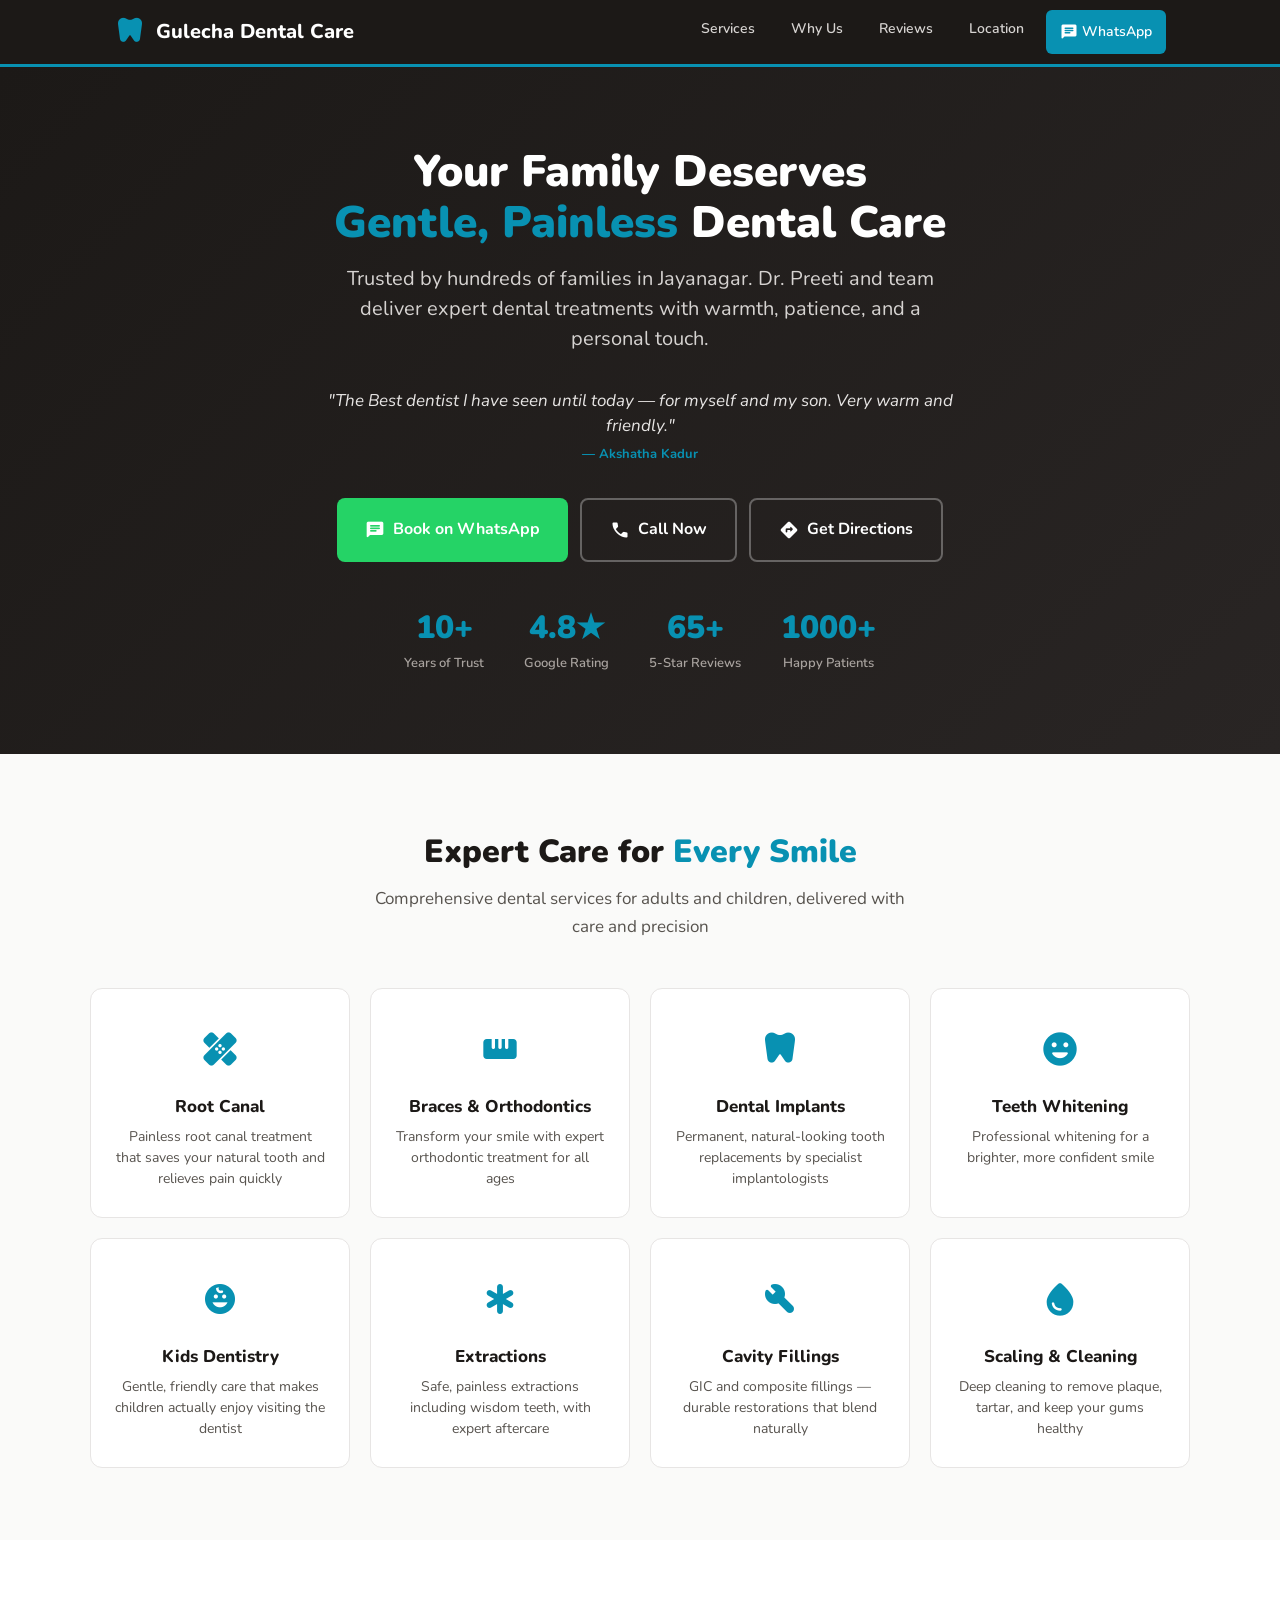
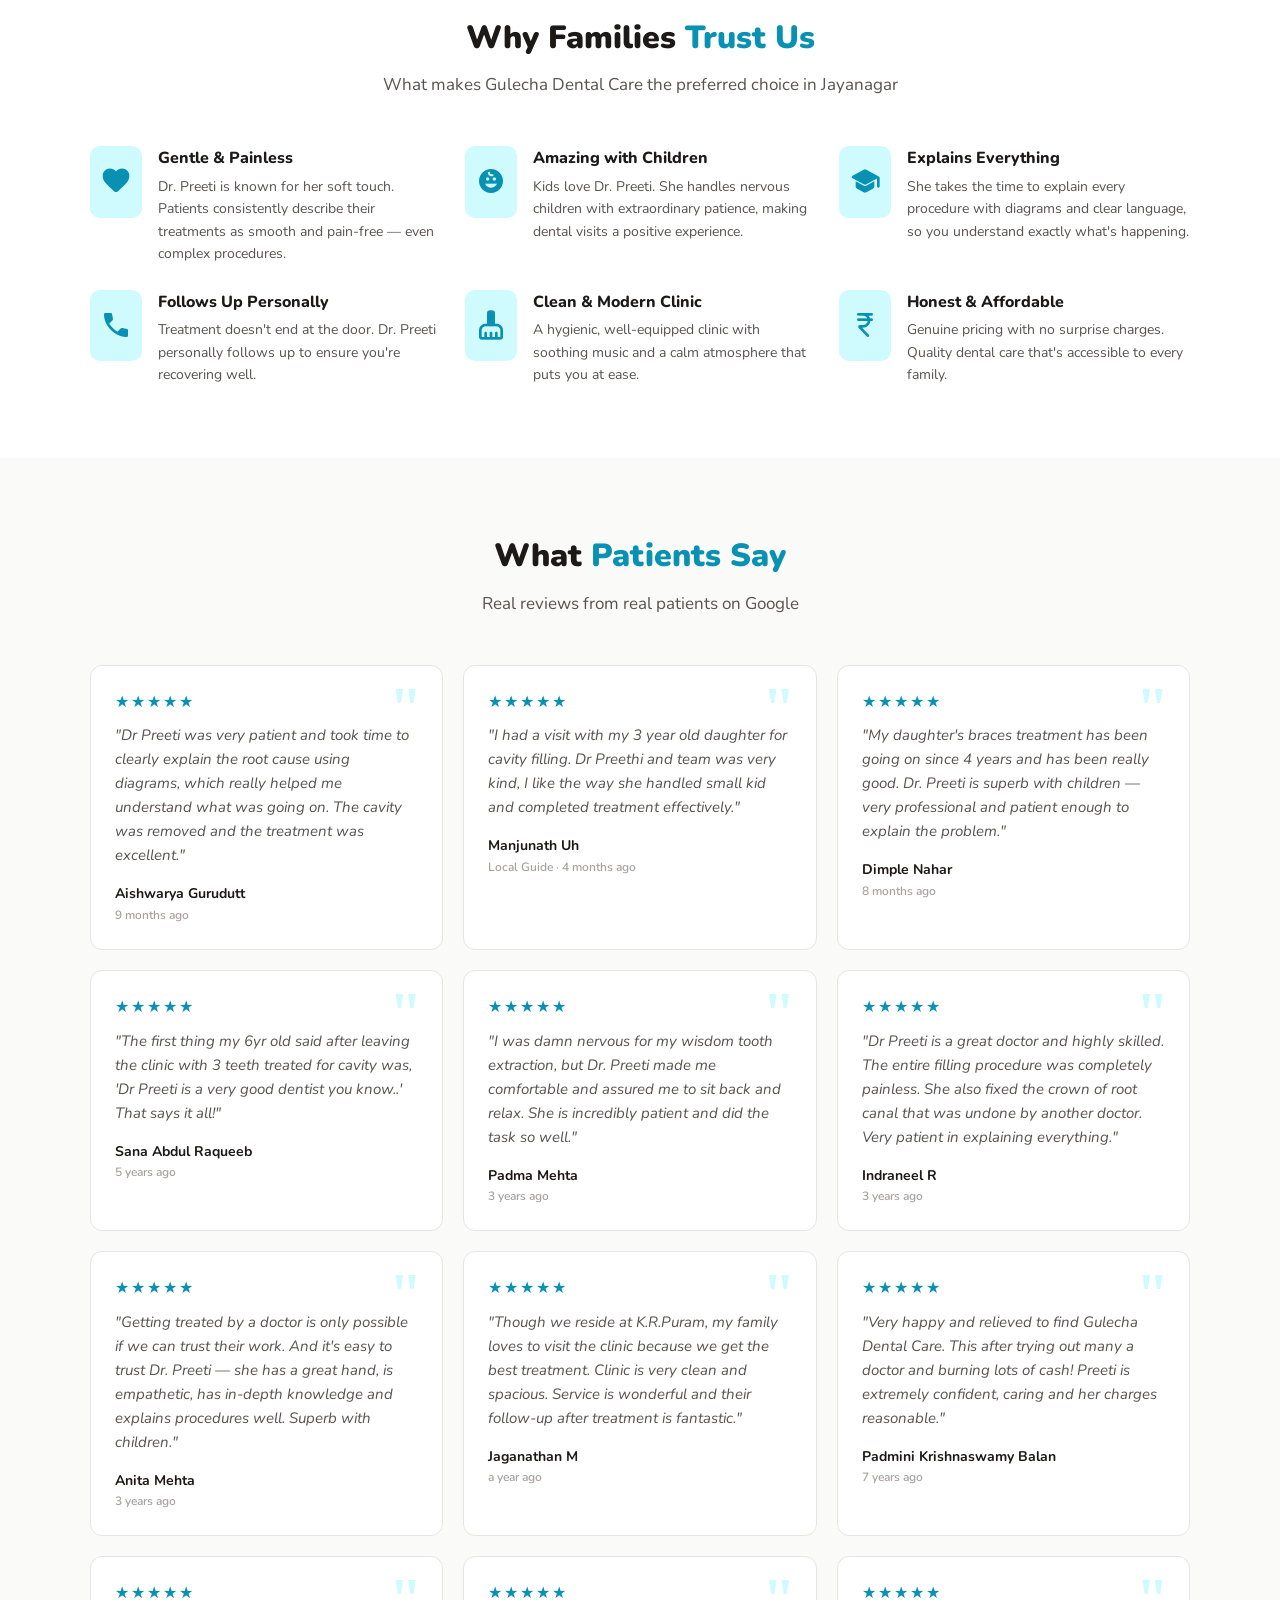
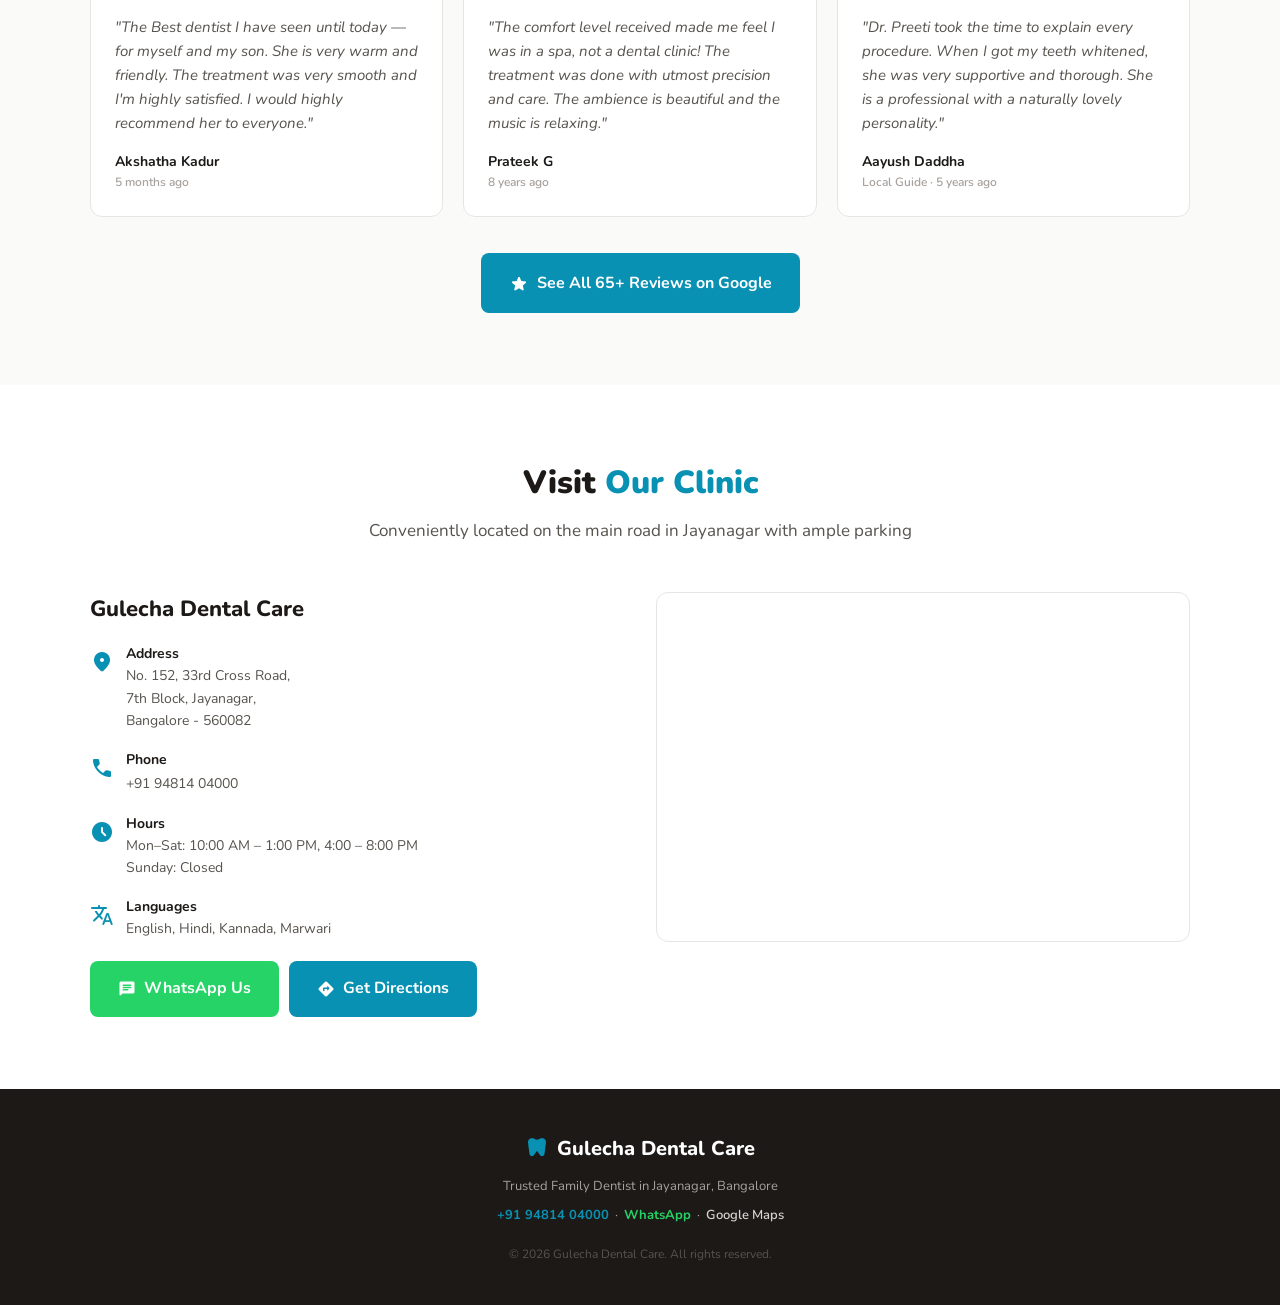
==== commit e42f5211: "Cyan theme, iframe with sandbox permissions" ====
--- a/index.html
+++ b/index.html
@@ -14,10 +14,10 @@
   <link href="https://fonts.googleapis.com/css2?family=Nunito:wght@400;600;700;800;900&family=Material+Symbols+Rounded:opsz,wght,FILL,GRAD@20..48,100..700,0..1,-50..200&display=swap" rel="stylesheet">
   <style>
     :root {
-      --amber: #d97706;
-      --amber-dark: #b45309;
-      --amber-light: #fef3c7;
-      --amber-pale: #fffbeb;
+      --amber: #0891b2;
+      --amber-dark: #0e7490;
+      --amber-light: #cffafe;
+      --amber-pale: #ecfeff;
       --charcoal: #1c1917;
       --charcoal-light: #292524;
       --text: #1c1917;
@@ -727,7 +727,7 @@
     </div>
     <p>Trusted Family Dentist in Jayanagar, Bangalore</p>
     <p style="margin-top: 8px">
-      <a href="tel:+919481404000" style="color:#d97706;text-decoration:none;font-weight:700">+91 94814 04000</a>
+      <a href="tel:+919481404000" style="color:#0891b2;text-decoration:none;font-weight:700">+91 94814 04000</a>
       &nbsp;·&nbsp;
       <a href="https://wa.me/919481404000" style="color:#25D366;text-decoration:none;font-weight:700">WhatsApp</a>
       &nbsp;·&nbsp;
